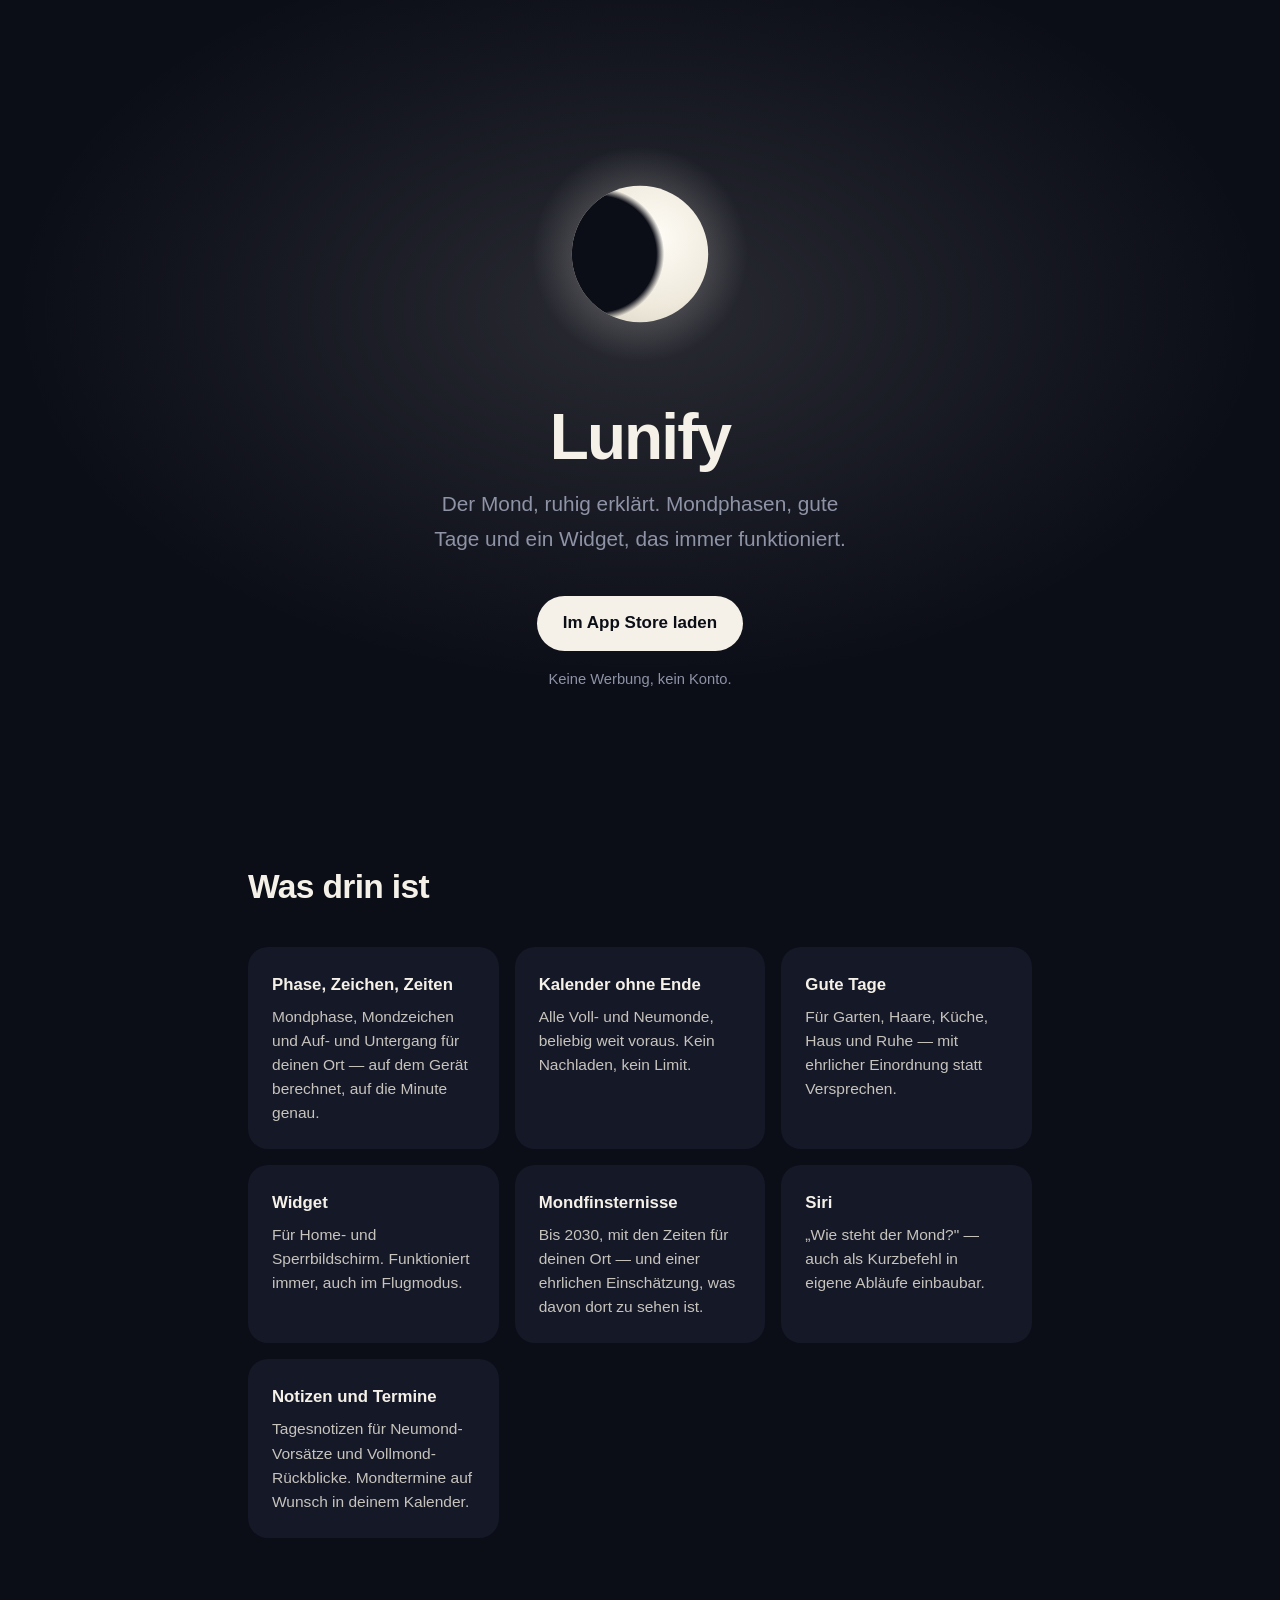
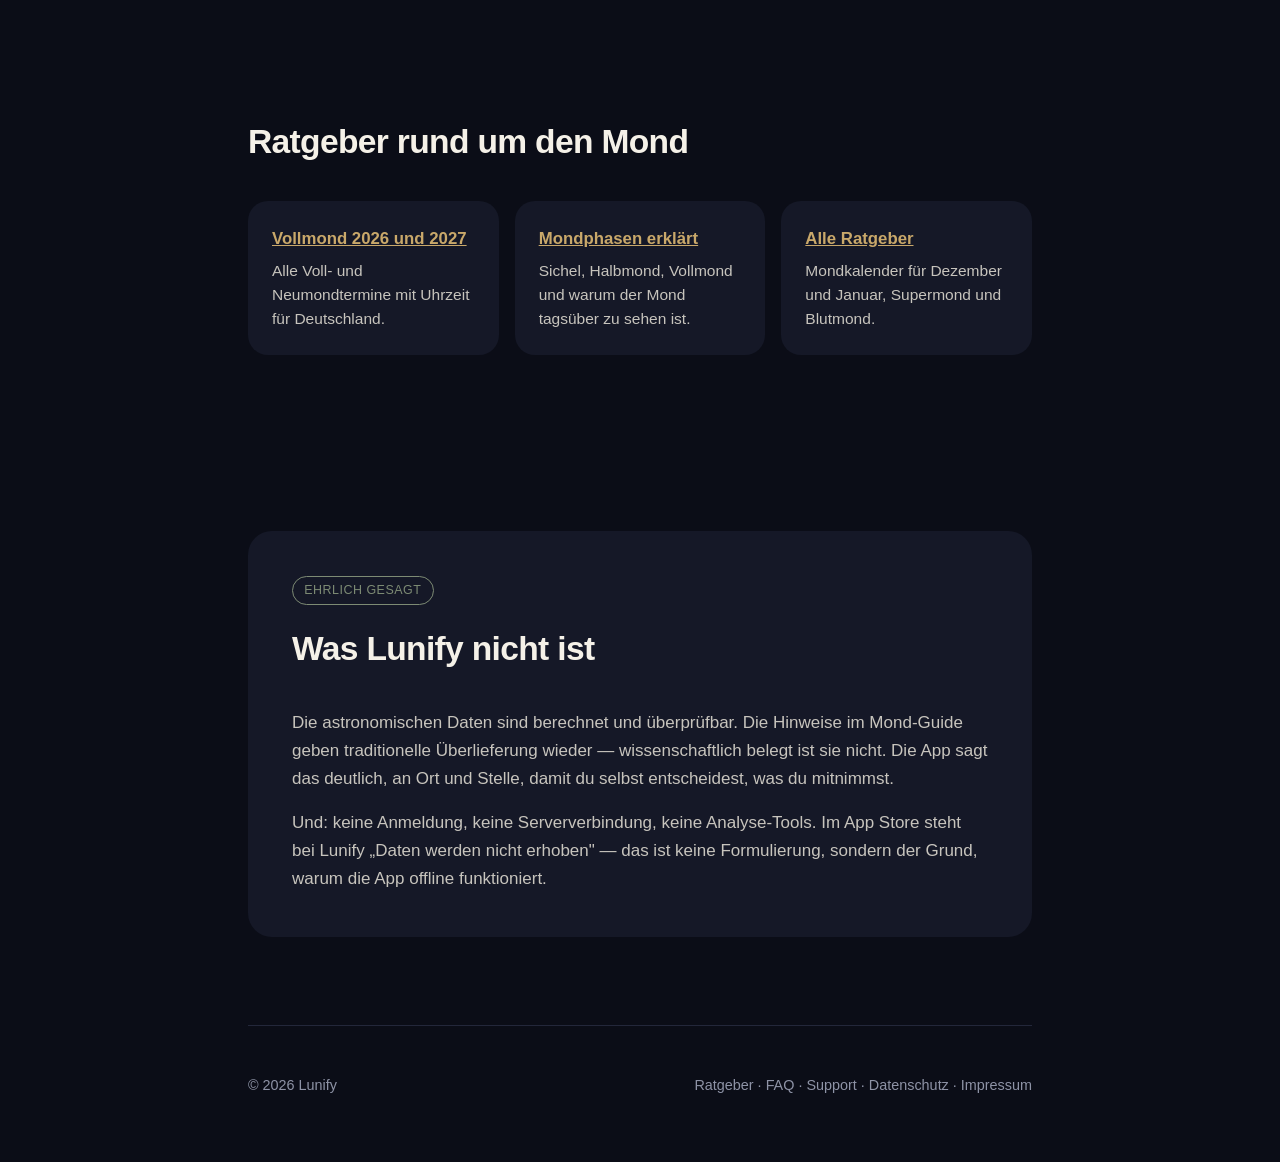
==== index.html @ 65720734 "Ohne Personennamen: Organisation statt Person im JSON-LD, neutraler Entitätssatz (Angaben seit 21.10" ====
<!DOCTYPE html>
<html lang="de">
<head>
<meta charset="utf-8">
<meta name="viewport" content="width=device-width, initial-scale=1">
<title>Lunify — Mondkalender für iPhone</title>
<meta name="description" content="Lunify ist ein Mondkalender für iPhone: Mondphase, Mondzeichen, Mondauf- und Monduntergang und gute Tage nach dem Bauernkalender. Offline, ohne Werbung.">
<link rel="canonical" href="https://alexanderwskowronek-cloud.github.io/mondweiser-web/">
<meta name="apple-itunes-app" content="app-id=6795456788">
<meta property="og:title" content="Lunify — Mondkalender">
<meta property="og:description" content="Der Mond, ruhig erklärt. Offline, ohne Datenerhebung.">
<meta property="og:type" content="website">
<meta property="og:url" content="https://alexanderwskowronek-cloud.github.io/mondweiser-web/">
<meta property="og:locale" content="de_DE">
<meta name="theme-color" content="#0B0D17">
<style>
  :root{
    --bg:#0B0D17; --elev:#151827; --light:#F5F1E8; --muted:#8E93A6;
    --gold:#C9A86A; --sage:#7D8B74;
  }
  *{box-sizing:border-box}
  html{scroll-behavior:smooth}
  body{margin:0;background:var(--bg);color:var(--light);
       font:400 17px/1.65 -apple-system,BlinkMacSystemFont,"SF Pro Text","Helvetica Neue",Arial,sans-serif;
       -webkit-font-smoothing:antialiased;overflow-x:hidden}
  a{color:var(--gold)}
  .wrap{max-width:52rem;margin:0 auto;padding:0 1.5rem}

  /* ---------- Hero ---------- */
  header{position:relative;text-align:center;padding:clamp(4rem,14vw,9rem) 0 clamp(3rem,8vw,5rem);overflow:hidden}
  header::before{content:"";position:absolute;inset:-30% -20% auto;height:120vh;
    background:radial-gradient(closest-side,rgba(245,241,232,.13),transparent 70%);
    pointer-events:none}
  .moon{position:relative;width:clamp(140px,34vw,220px);height:clamp(140px,34vw,220px);margin:0 auto 2.5rem;display:block}
  h1{font-size:clamp(2.3rem,7vw,4rem);line-height:1.05;letter-spacing:-.03em;margin:0 0 1rem;font-weight:600;position:relative}
  .claim{color:var(--muted);font-size:clamp(1.05rem,2.6vw,1.3rem);margin:0 auto 2.5rem;max-width:26rem;position:relative}
  .badge{display:inline-block;background:var(--light);color:#0B0D17;text-decoration:none;
    font-weight:600;padding:.85rem 1.6rem;border-radius:999px;position:relative;
    transition:transform .2s ease,opacity .2s ease}
  .badge:hover{transform:translateY(-2px)}
  .price{display:block;margin-top:1rem;color:var(--muted);font-size:.92rem;position:relative}

  /* ---------- Features ---------- */
  section{padding:clamp(3rem,8vw,5.5rem) 0}
  h2{font-size:clamp(1.5rem,4vw,2.1rem);letter-spacing:-.02em;font-weight:600;margin:0 0 2rem}
  .grid{display:grid;gap:1rem;grid-template-columns:repeat(auto-fit,minmax(15rem,1fr))}
  .card{background:var(--elev);border-radius:20px;padding:1.5rem}
  .card h3{margin:0 0 .4rem;font-size:1.05rem;font-weight:600}
  .card p{margin:0;color:#C7C4BD;font-size:.97rem;line-height:1.55}

  /* ---------- Honest block ---------- */
  .honest{background:var(--elev);border-radius:24px;padding:clamp(1.75rem,5vw,2.75rem)}
  .honest h2{margin-top:0}
  .honest p{color:#C7C4BD;margin:0 0 1rem}
  .honest p:last-child{margin-bottom:0}
  .tag{display:inline-block;border:1px solid var(--sage);color:var(--sage);
    border-radius:999px;padding:.2rem .7rem;font-size:.78rem;letter-spacing:.04em;
    text-transform:uppercase;margin-bottom:1rem}

  footer{padding:3rem 0 4rem;border-top:1px solid #23273a;color:var(--muted);font-size:.9rem;
    display:flex;flex-wrap:wrap;gap:1rem 1.5rem;justify-content:space-between;align-items:center}
  footer a{color:var(--muted);text-decoration:none}
  footer a:hover{color:var(--light)}
  @media (prefers-reduced-motion:reduce){*{transition:none!important}}
</style>
<script type="application/ld+json">
{
 "@context": "https://schema.org",
 "@type": "MobileApplication",
 "name": "Lunify — Mondkalender",
 "operatingSystem": "iOS",
 "applicationCategory": "WeatherApplication",
 "url": "https://apps.apple.com/de/app/id6795456788",
 "inLanguage": [
  "de",
  "en"
 ],
 "description": "Lunify ist eine Mondkalender-App für iPhone von einem unabhängigen Entwickler, die Mondphase, Mondzeichen sowie Mondauf- und Monduntergang für deinen Ort direkt auf dem Gerät berechnet.",
 "publisher": {
  "@type": "Organization",
  "name": "Lunify"
 },
 "author": {
  "@type": "Organization",
  "name": "Lunify"
 }
}
</script>
</head>
<body>

<header>
  <svg class="moon" viewBox="0 0 200 200" role="img" aria-label="Zunehmender Mond">
    <defs>
      <radialGradient id="glow" cx="50%" cy="50%" r="50%">
        <stop offset="50%" stop-color="#F5F1E8" stop-opacity=".20"/>
        <stop offset="100%" stop-color="#F5F1E8" stop-opacity="0"/>
      </radialGradient>
      <radialGradient id="disc" cx="60%" cy="38%" r="78%">
        <stop offset="0%" stop-color="#FFFDF7"/>
        <stop offset="65%" stop-color="#EFE9DC"/>
        <stop offset="100%" stop-color="#D9D3C5"/>
      </radialGradient>
      <!-- Der Terminator: weicher Übergang in die Nachtseite, nicht in Kupfer.
           Kupfer wäre eine Finsternis — hier ist es schlicht die Phasengrenze. -->
      <radialGradient id="shadow" cx="50%" cy="50%" r="50%">
        <stop offset="88%" stop-color="#0B0D17" stop-opacity="1"/>
        <stop offset="100%" stop-color="#0B0D17" stop-opacity="0"/>
      </radialGradient>
      <clipPath id="clip"><circle cx="100" cy="100" r="62"/></clipPath>
    </defs>
    <circle cx="100" cy="100" r="98" fill="url(#glow)"/>
    <circle cx="100" cy="100" r="62" fill="url(#disc)"/>
    <g clip-path="url(#clip)">
      <circle cx="62" cy="100" r="60" fill="url(#shadow)"/>
    </g>
  </svg>

  <h1>Lunify</h1>
  <p class="claim">Der Mond, ruhig erklärt. Mondphasen, gute Tage und ein Widget, das immer funktioniert.</p>
  <a class="badge" href="https://apps.apple.com/de/app/id6795456788">Im App&nbsp;Store laden</a>
  <span class="price">Keine Werbung, kein Konto.</span>
</header>

<main>
<div class="wrap">

  <section>
    <h2>Was drin ist</h2>
    <div class="grid">
      <div class="card"><h3>Phase, Zeichen, Zeiten</h3><p>Mondphase, Mondzeichen und Auf- und Untergang für deinen Ort — auf dem Gerät berechnet, auf die Minute genau.</p></div>
      <div class="card"><h3>Kalender ohne Ende</h3><p>Alle Voll- und Neumonde, beliebig weit voraus. Kein Nachladen, kein Limit.</p></div>
      <div class="card"><h3>Gute Tage</h3><p>Für Garten, Haare, Küche, Haus und Ruhe — mit ehrlicher Einordnung statt Versprechen.</p></div>
      <div class="card"><h3>Widget</h3><p>Für Home- und Sperrbildschirm. Funktioniert immer, auch im Flugmodus.</p></div>
      <div class="card"><h3>Mondfinsternisse</h3><p>Bis 2030, mit den Zeiten für deinen Ort — und einer ehrlichen Einschätzung, was davon dort zu sehen ist.</p></div>
      <div class="card"><h3>Siri</h3><p>„Wie steht der Mond?" — auch als Kurzbefehl in eigene Abläufe einbaubar.</p></div>
      <div class="card"><h3>Notizen und Termine</h3><p>Tagesnotizen für Neumond-Vorsätze und Vollmond-Rückblicke. Mondtermine auf Wunsch in deinem Kalender.</p></div>
    </div>
  </section>

  <section>
    <h2>Ratgeber rund um den Mond</h2>
    <div class="grid">
      <div class="card"><h3><a href="ratgeber/vollmond-neumond-2026-2027.html">Vollmond 2026 und 2027</a></h3><p>Alle Voll- und Neumondtermine mit Uhrzeit für Deutschland.</p></div>
      <div class="card"><h3><a href="ratgeber/mondphasen-erklaert.html">Mondphasen erklärt</a></h3><p>Sichel, Halbmond, Vollmond und warum der Mond tagsüber zu sehen ist.</p></div>
      <div class="card"><h3><a href="ratgeber/index.html">Alle Ratgeber</a></h3><p>Mondkalender für Dezember und Januar, Supermond und Blutmond.</p></div>
    </div>
  </section>

  <section>
    <div class="honest">
      <span class="tag">Ehrlich gesagt</span>
      <h2>Was Lunify nicht ist</h2>
      <p>Die astronomischen Daten sind berechnet und überprüfbar. Die Hinweise im Mond-Guide geben traditionelle Überlieferung wieder — wissenschaftlich belegt ist sie nicht. Die App sagt das deutlich, an Ort und Stelle, damit du selbst entscheidest, was du mitnimmst.</p>
      <p>Und: keine Anmeldung, keine Serververbindung, keine Analyse-Tools. Im App Store steht bei Lunify „Daten werden nicht erhoben" — das ist keine Formulierung, sondern der Grund, warum die App offline funktioniert.</p>
    </div>
  </section>

</div>
</main>

<div class="wrap">
  <footer>
    <span>© 2026 Lunify</span>
    <span>
      <a href="ratgeber/index.html">Ratgeber</a> ·
      <a href="faq.html">FAQ</a> ·
      <a href="support.html">Support</a> ·
      <a href="datenschutz.html">Datenschutz</a> ·
      <a href="impressum.html">Impressum</a>
    </span>
  </footer>
</div>

</body>
</html>
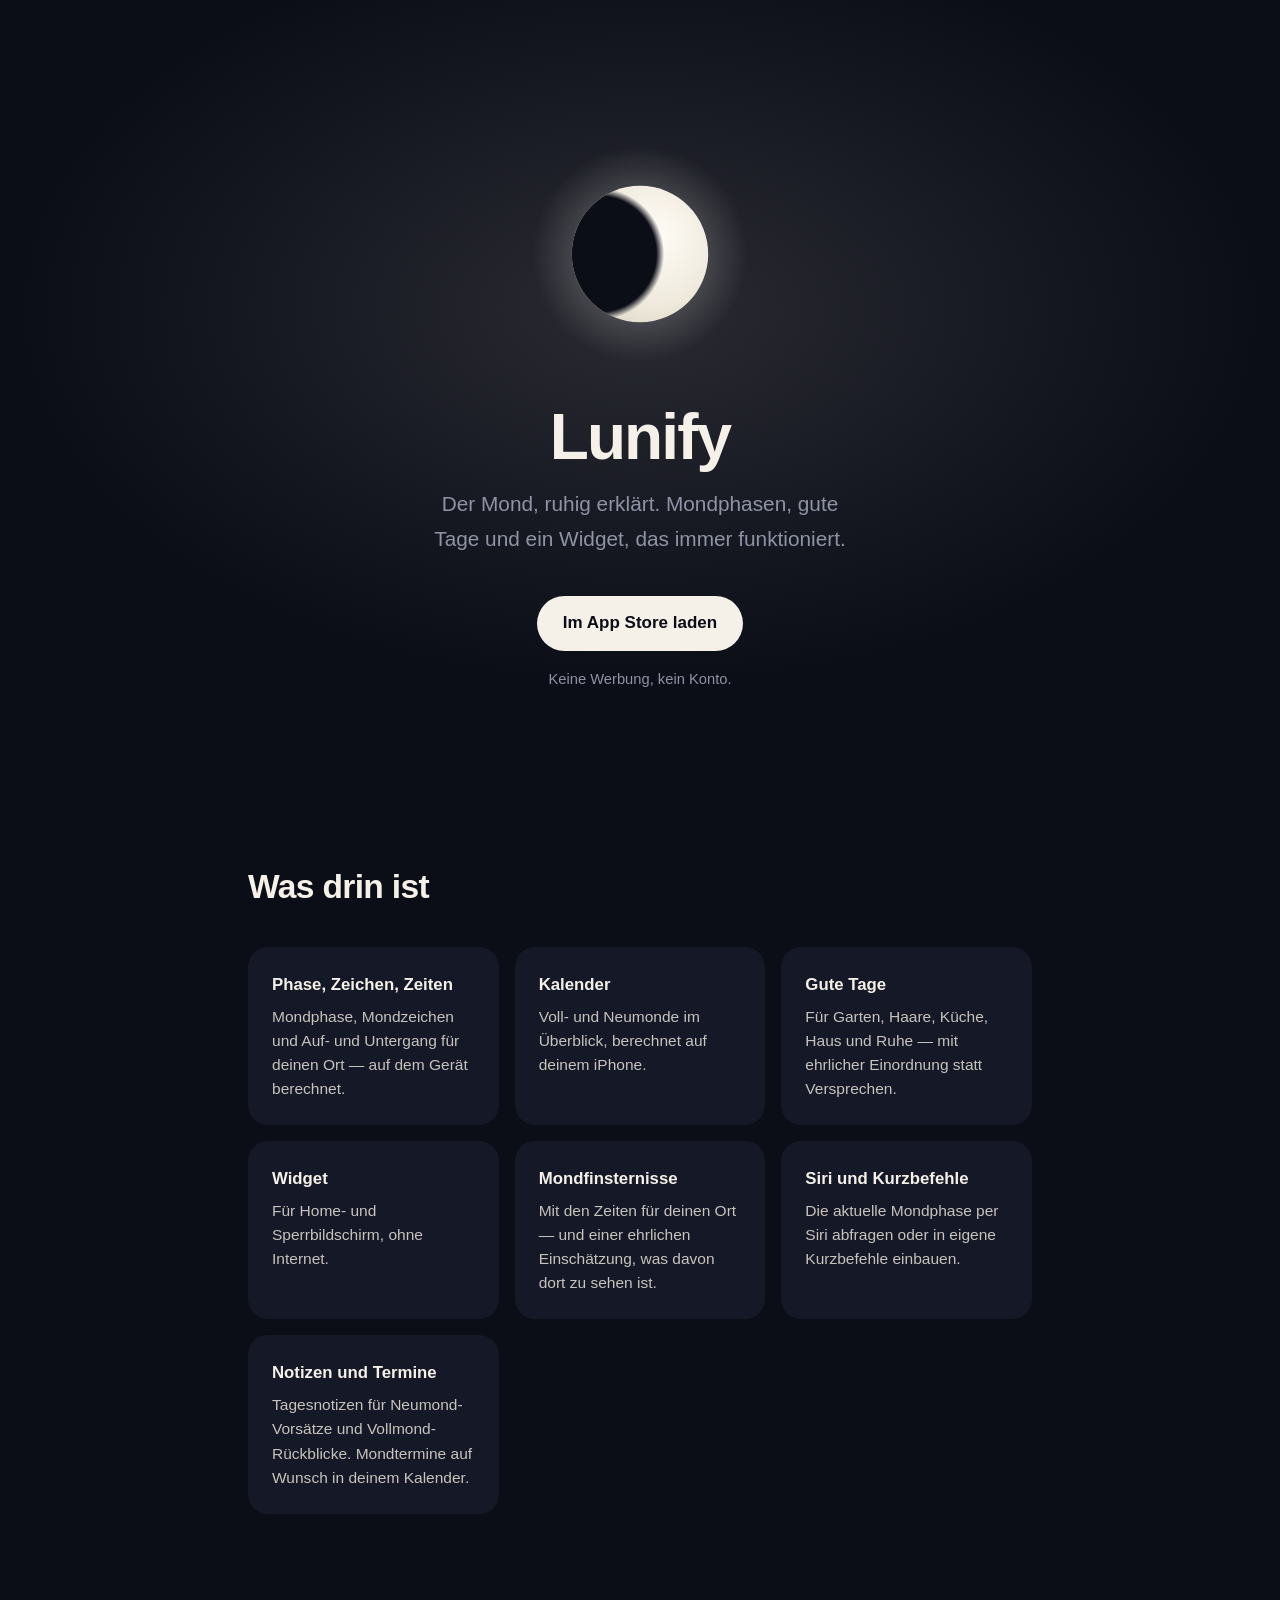
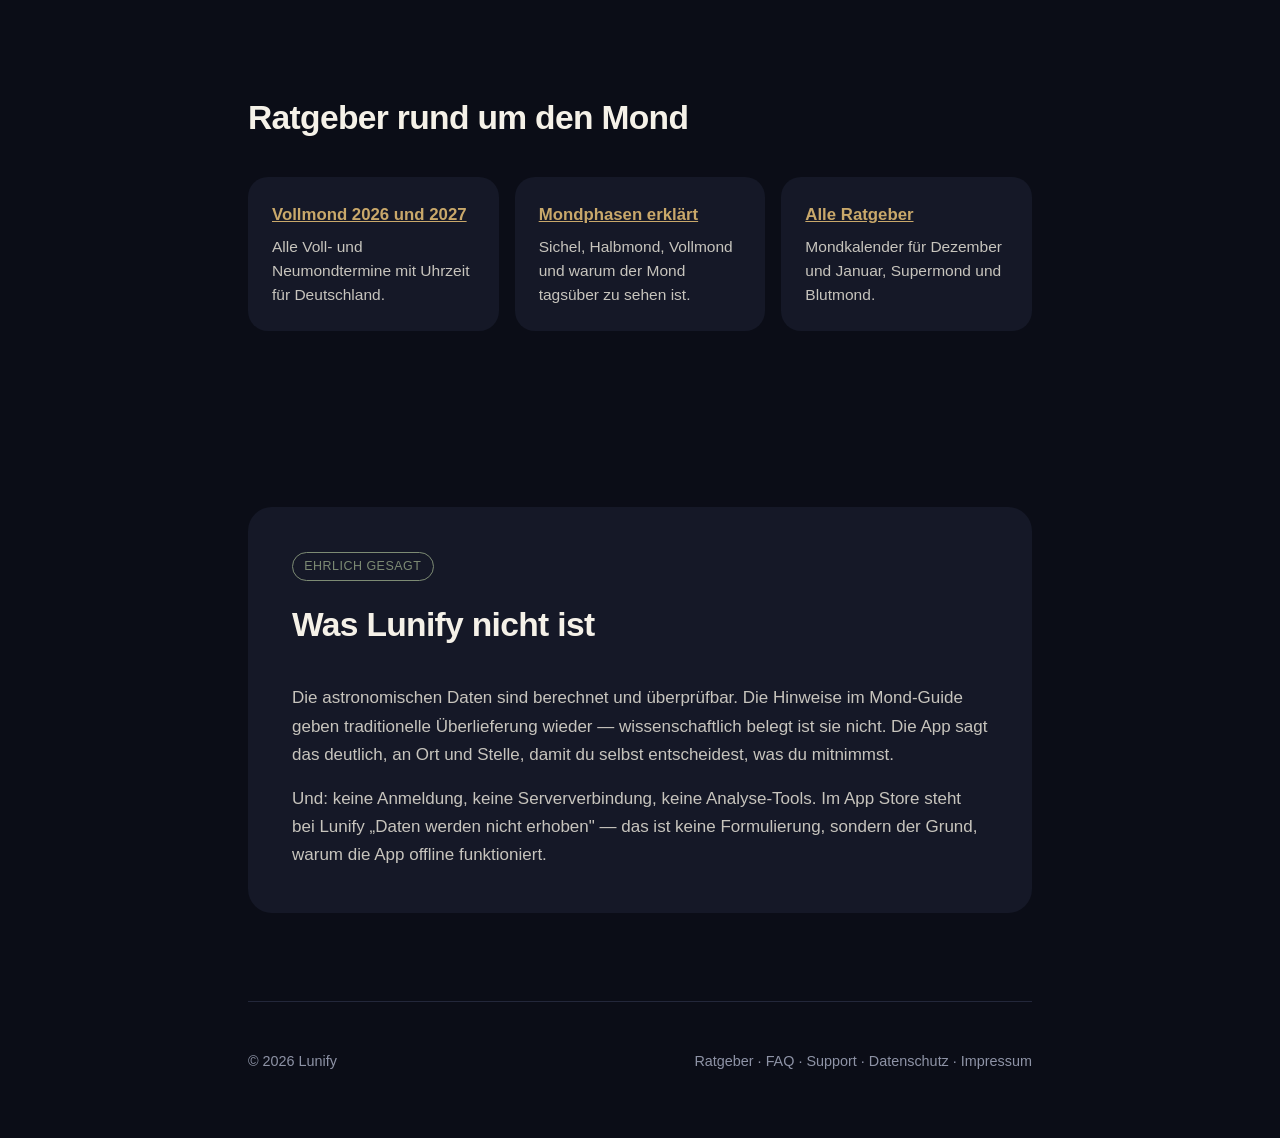
==== commit b19a46d3: "Nachbesserung nach Stichprobe (Grammatik, unbelegte Aussagen, canonical) Co-Authored-By: Claude Opus" ====
--- a/index.html
+++ b/index.html
@@ -128,12 +128,12 @@
   <section>
     <h2>Was drin ist</h2>
     <div class="grid">
-      <div class="card"><h3>Phase, Zeichen, Zeiten</h3><p>Mondphase, Mondzeichen und Auf- und Untergang für deinen Ort — auf dem Gerät berechnet, auf die Minute genau.</p></div>
-      <div class="card"><h3>Kalender ohne Ende</h3><p>Alle Voll- und Neumonde, beliebig weit voraus. Kein Nachladen, kein Limit.</p></div>
+      <div class="card"><h3>Phase, Zeichen, Zeiten</h3><p>Mondphase, Mondzeichen und Auf- und Untergang für deinen Ort — auf dem Gerät berechnet.</p></div>
+      <div class="card"><h3>Kalender</h3><p>Voll- und Neumonde im Überblick, berechnet auf deinem iPhone.</p></div>
       <div class="card"><h3>Gute Tage</h3><p>Für Garten, Haare, Küche, Haus und Ruhe — mit ehrlicher Einordnung statt Versprechen.</p></div>
-      <div class="card"><h3>Widget</h3><p>Für Home- und Sperrbildschirm. Funktioniert immer, auch im Flugmodus.</p></div>
-      <div class="card"><h3>Mondfinsternisse</h3><p>Bis 2030, mit den Zeiten für deinen Ort — und einer ehrlichen Einschätzung, was davon dort zu sehen ist.</p></div>
-      <div class="card"><h3>Siri</h3><p>„Wie steht der Mond?" — auch als Kurzbefehl in eigene Abläufe einbaubar.</p></div>
+      <div class="card"><h3>Widget</h3><p>Für Home- und Sperrbildschirm, ohne Internet.</p></div>
+      <div class="card"><h3>Mondfinsternisse</h3><p>Mit den Zeiten für deinen Ort — und einer ehrlichen Einschätzung, was davon dort zu sehen ist.</p></div>
+      <div class="card"><h3>Siri und Kurzbefehle</h3><p>Die aktuelle Mondphase per Siri abfragen oder in eigene Kurzbefehle einbauen.</p></div>
       <div class="card"><h3>Notizen und Termine</h3><p>Tagesnotizen für Neumond-Vorsätze und Vollmond-Rückblicke. Mondtermine auf Wunsch in deinem Kalender.</p></div>
     </div>
   </section>
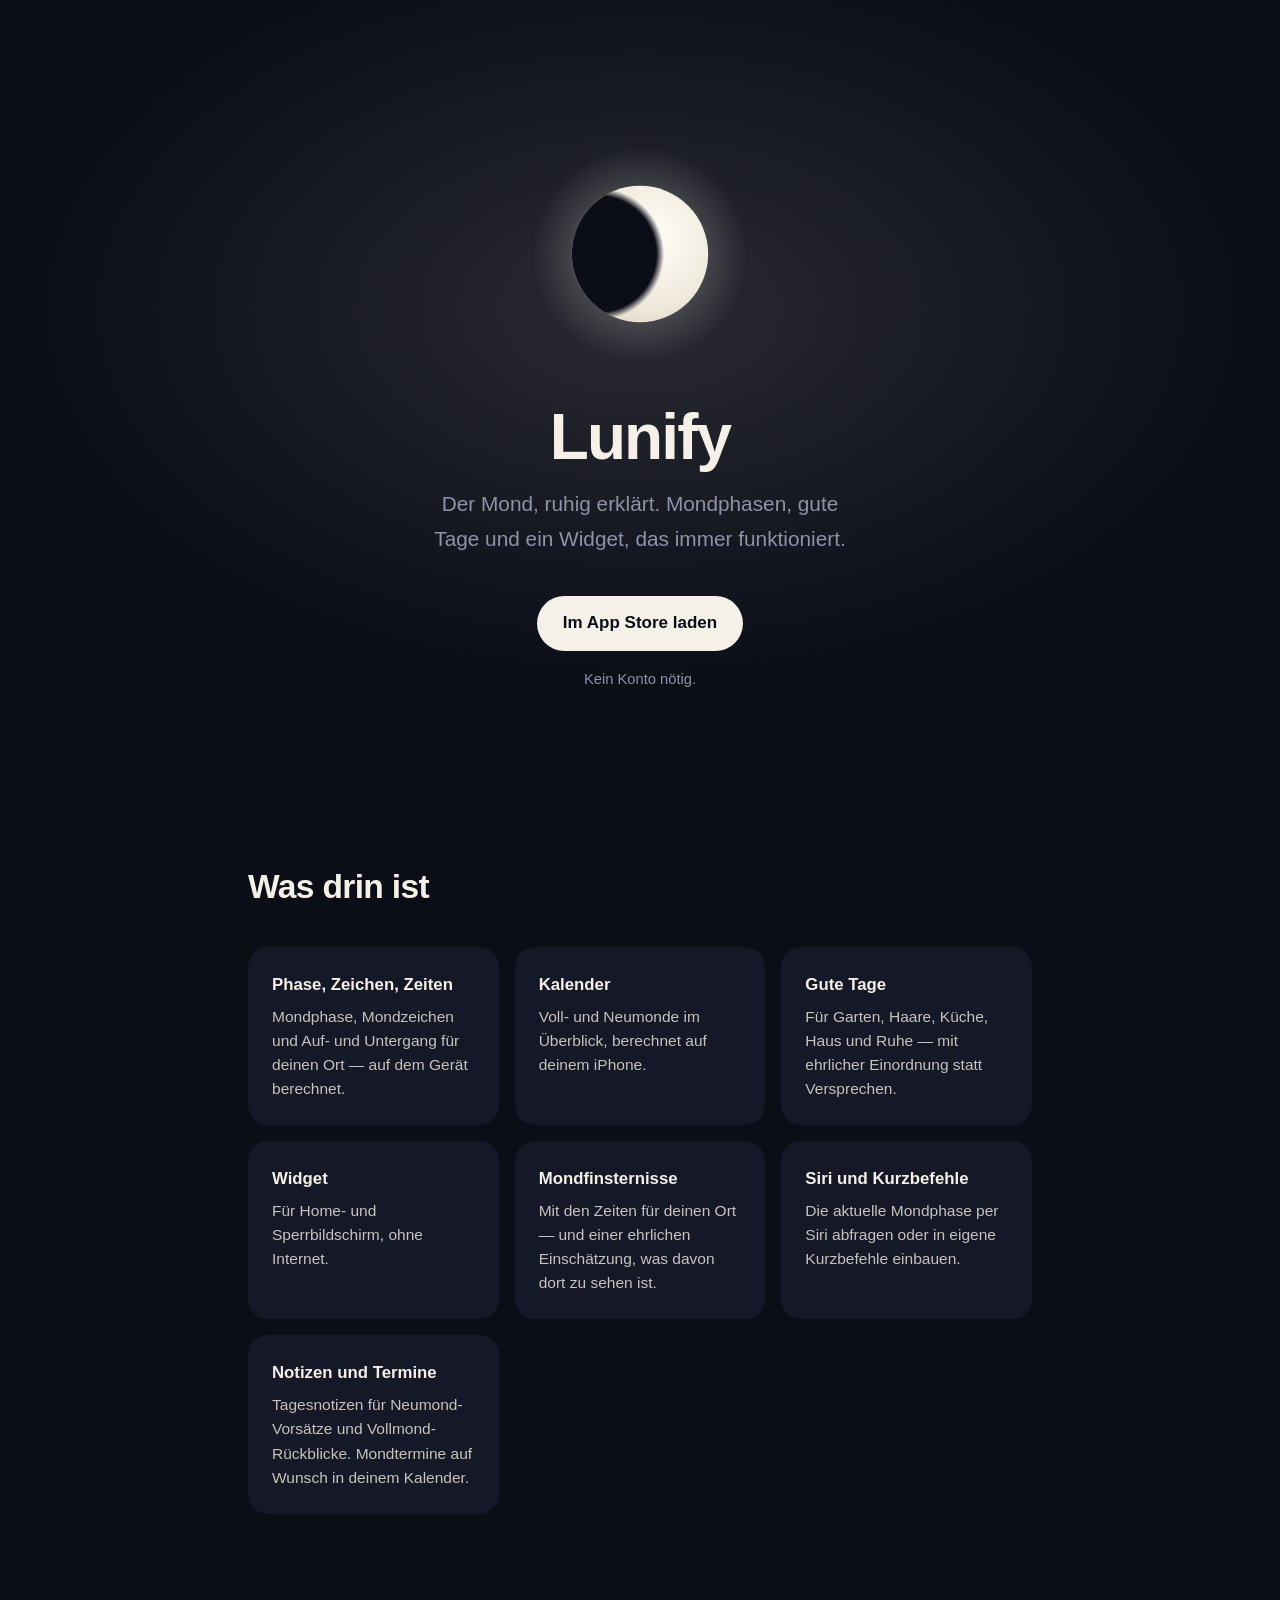
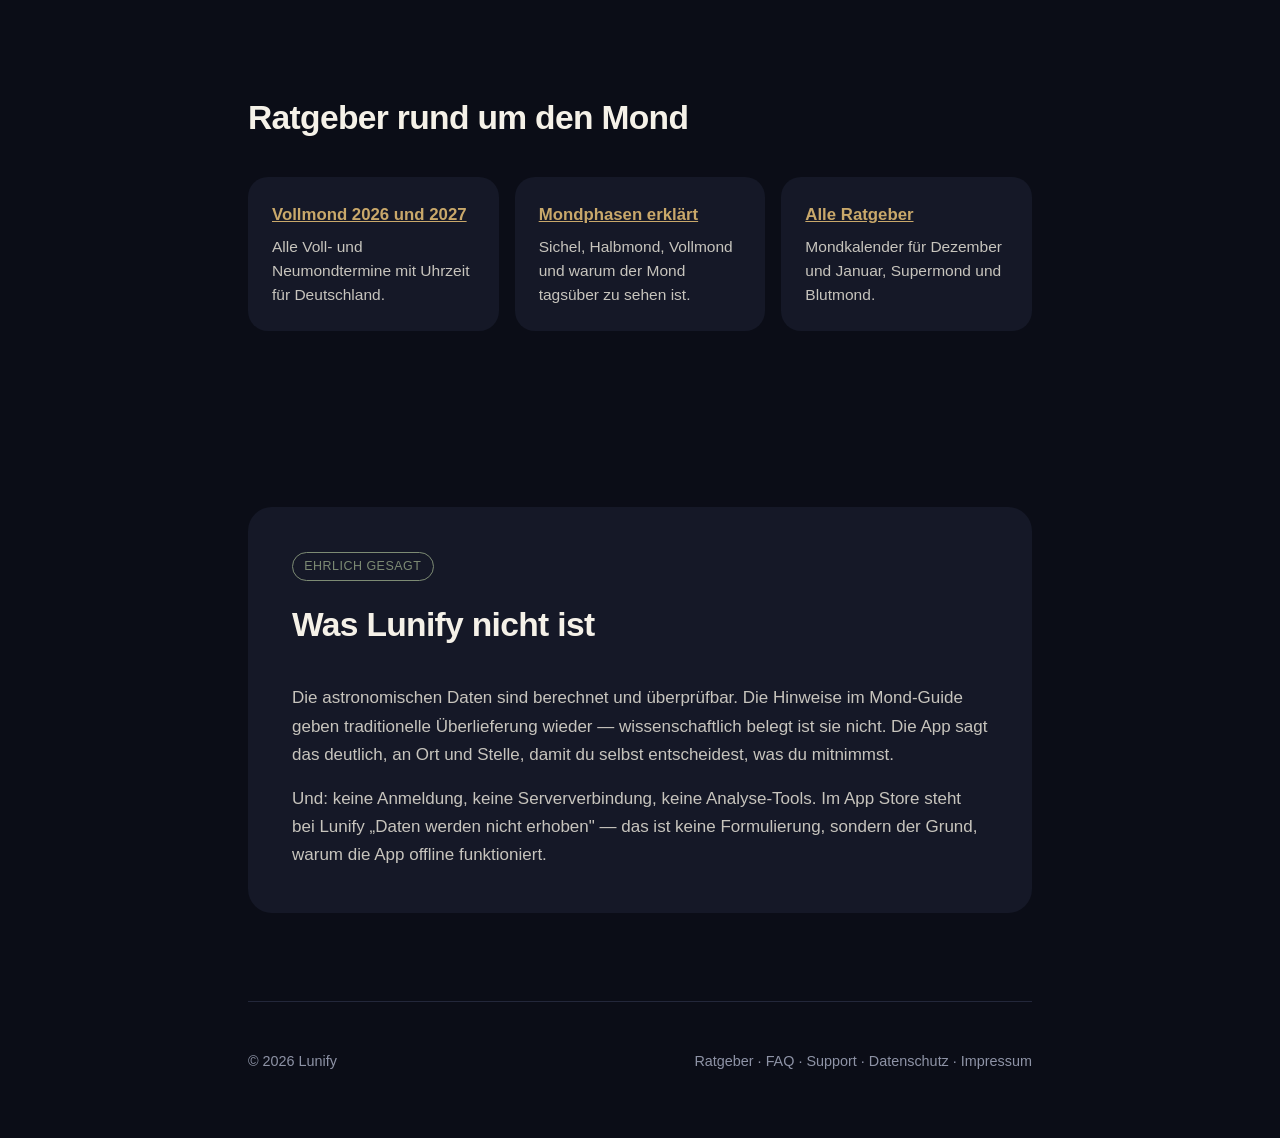
==== commit a63545f9: "docs(web): Positionierung Fassung B – Abgrenzungsformeln entfernt (EV-261120-HQ-10, EV-261121-MK-1 =" ====
--- a/index.html
+++ b/index.html
@@ -4,7 +4,7 @@
 <meta charset="utf-8">
 <meta name="viewport" content="width=device-width, initial-scale=1">
 <title>Lunify — Mondkalender für iPhone</title>
-<meta name="description" content="Lunify ist ein Mondkalender für iPhone: Mondphase, Mondzeichen, Mondauf- und Monduntergang und gute Tage nach dem Bauernkalender. Offline, ohne Werbung.">
+<meta name="description" content="Lunify ist ein Mondkalender für iPhone: Mondphase, Mondzeichen, Mondauf- und Monduntergang und gute Tage nach dem Bauernkalender. Funktioniert offline.">
 <link rel="canonical" href="https://alexanderwskowronek-cloud.github.io/mondweiser-web/">
 <meta name="apple-itunes-app" content="app-id=6795456788">
 <meta property="og:title" content="Lunify — Mondkalender">
@@ -119,7 +119,7 @@
   <h1>Lunify</h1>
   <p class="claim">Der Mond, ruhig erklärt. Mondphasen, gute Tage und ein Widget, das immer funktioniert.</p>
   <a class="badge" href="https://apps.apple.com/de/app/id6795456788">Im App&nbsp;Store laden</a>
-  <span class="price">Keine Werbung, kein Konto.</span>
+  <span class="price">Kein Konto nötig.</span>
 </header>
 
 <main>
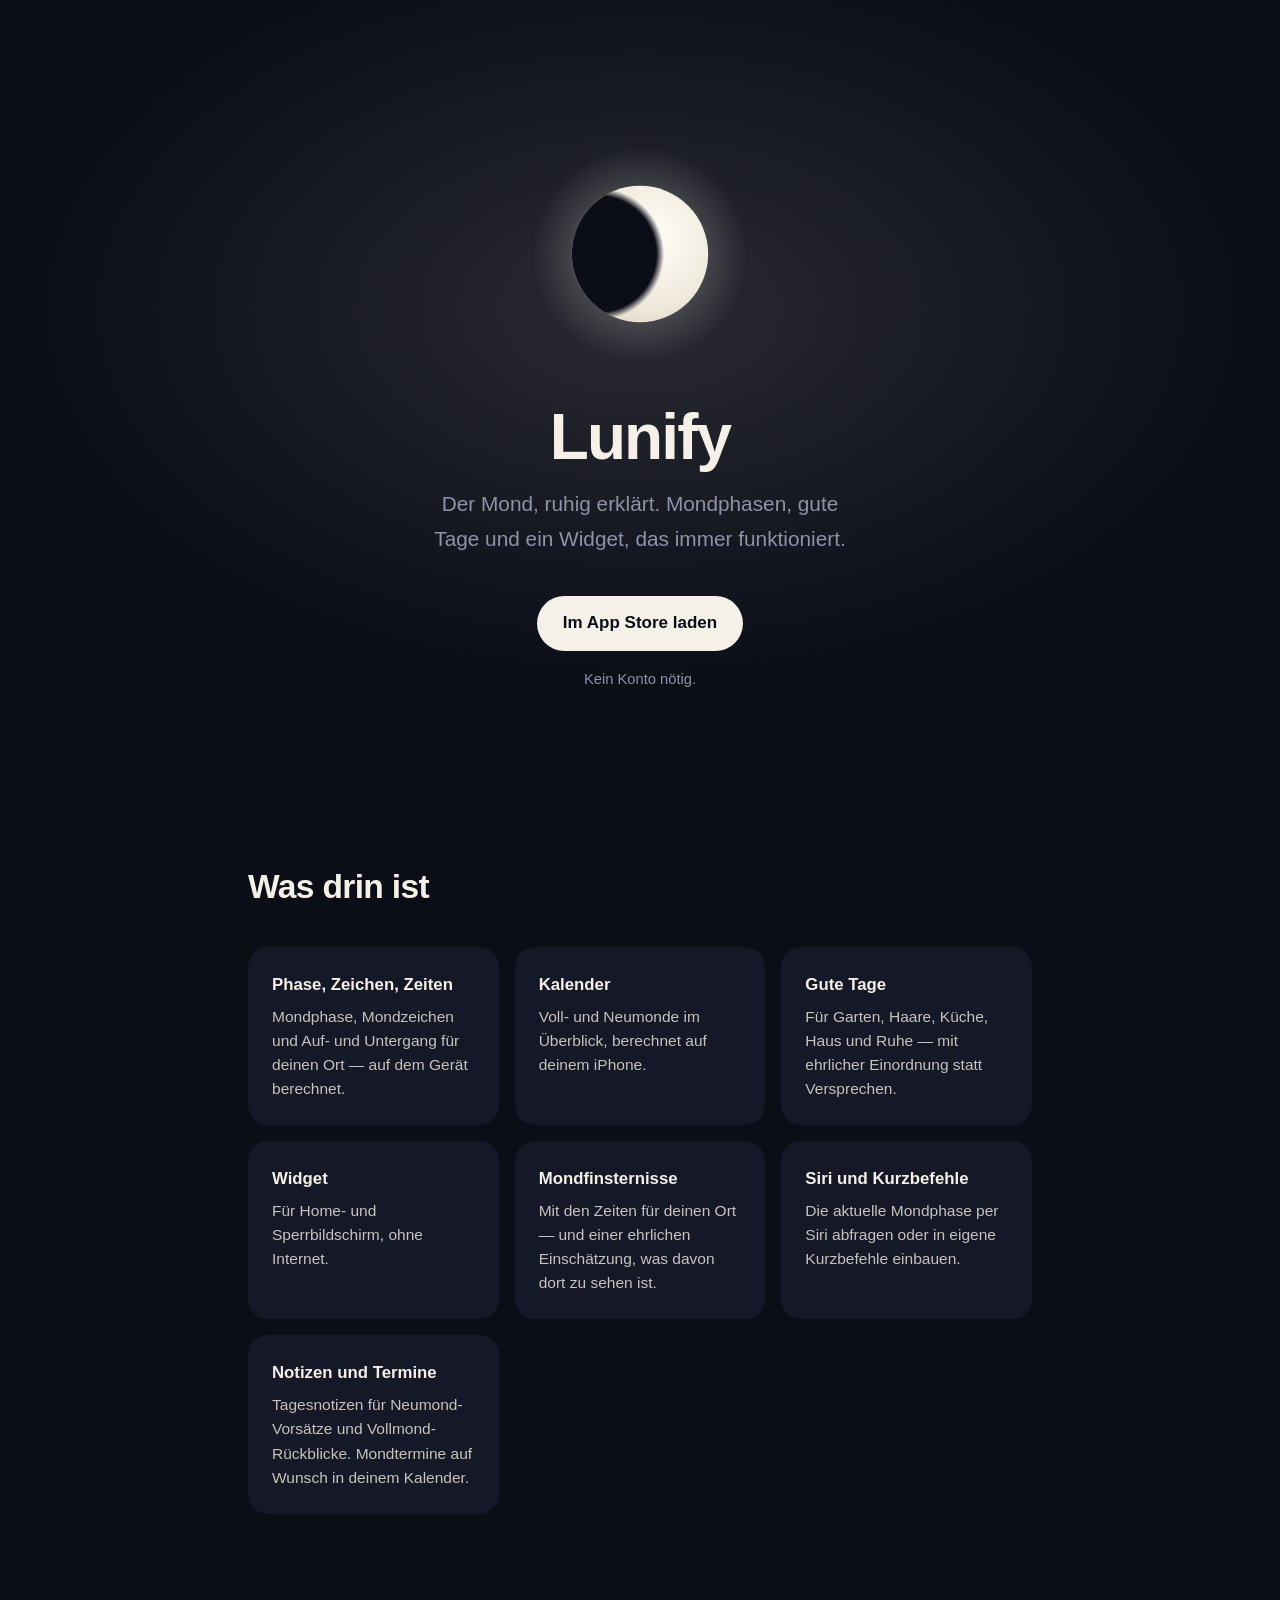
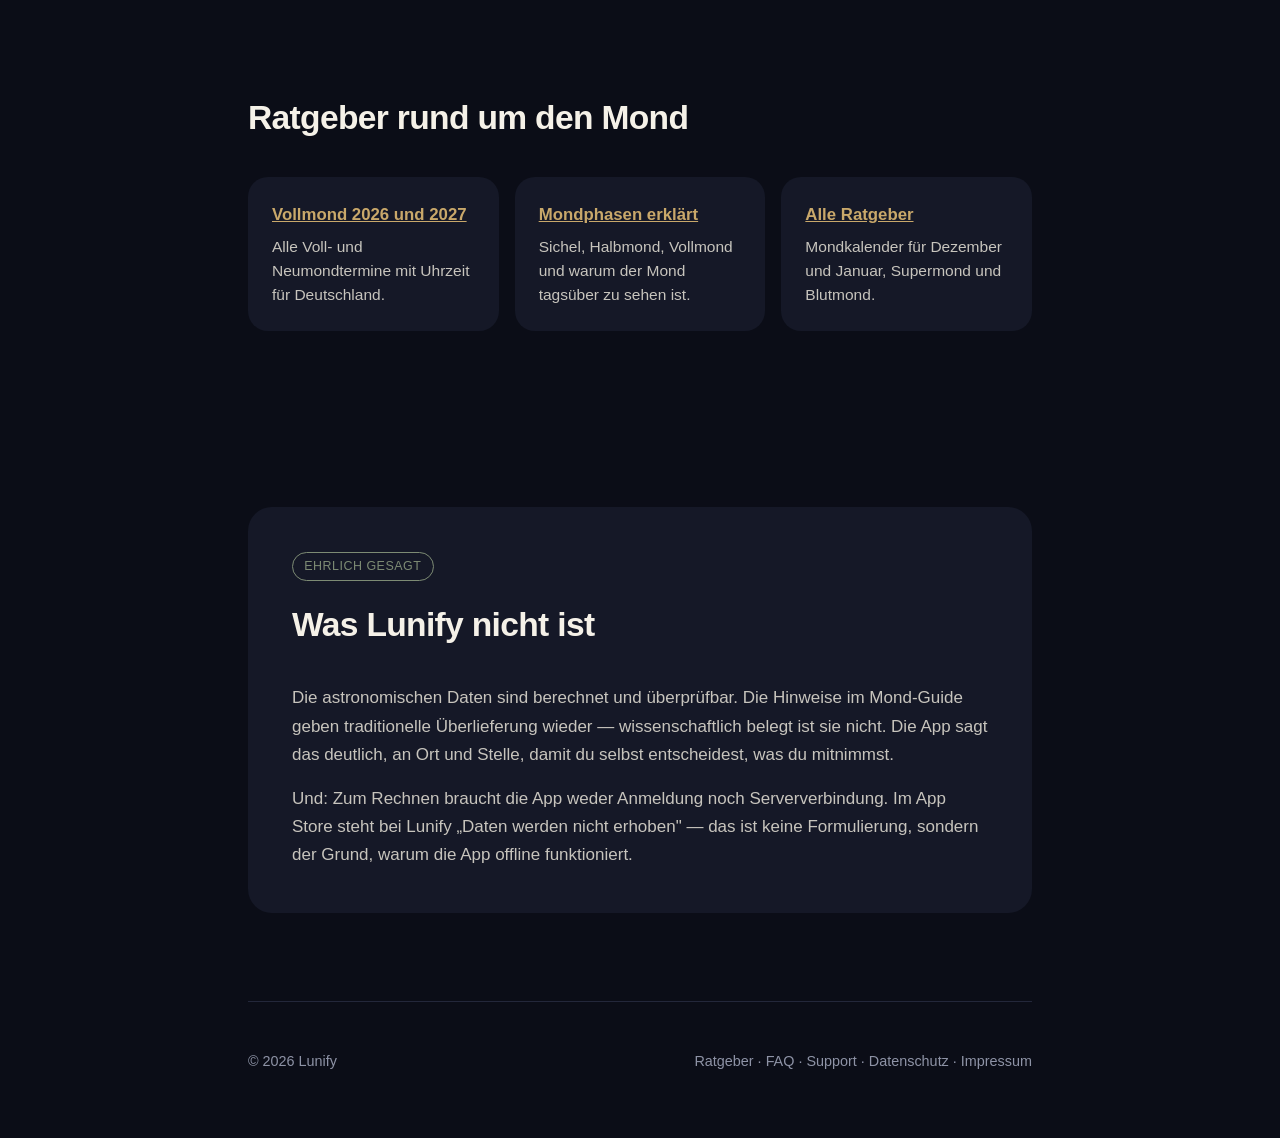
==== commit dbf63143: "docs(web): Positionierung B – Nachbesserung nach Stichprobe (Abgrenzungston) Dart-FAQ beantwortet di" ====
--- a/index.html
+++ b/index.html
@@ -152,7 +152,7 @@
       <span class="tag">Ehrlich gesagt</span>
       <h2>Was Lunify nicht ist</h2>
       <p>Die astronomischen Daten sind berechnet und überprüfbar. Die Hinweise im Mond-Guide geben traditionelle Überlieferung wieder — wissenschaftlich belegt ist sie nicht. Die App sagt das deutlich, an Ort und Stelle, damit du selbst entscheidest, was du mitnimmst.</p>
-      <p>Und: keine Anmeldung, keine Serververbindung, keine Analyse-Tools. Im App Store steht bei Lunify „Daten werden nicht erhoben" — das ist keine Formulierung, sondern der Grund, warum die App offline funktioniert.</p>
+      <p>Und: Zum Rechnen braucht die App weder Anmeldung noch Serververbindung. Im App Store steht bei Lunify „Daten werden nicht erhoben" — das ist keine Formulierung, sondern der Grund, warum die App offline funktioniert.</p>
     </div>
   </section>
 
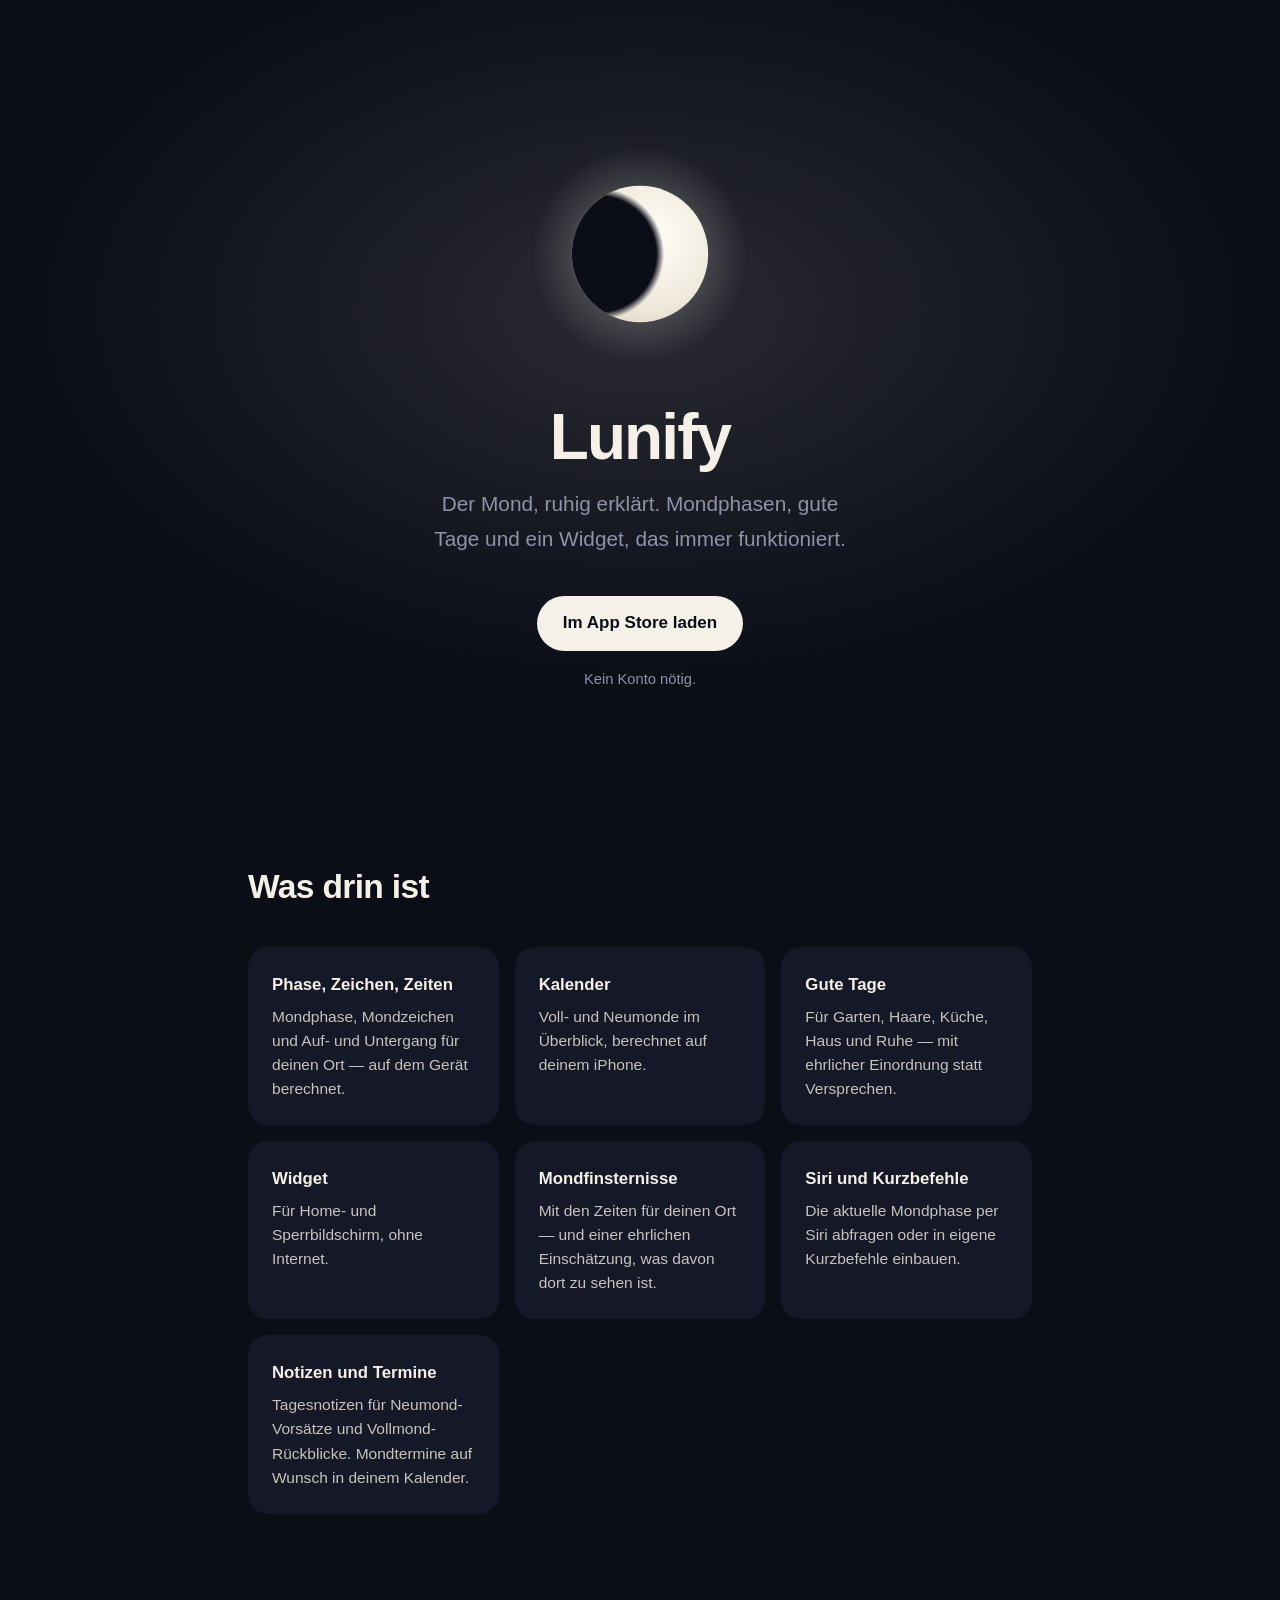
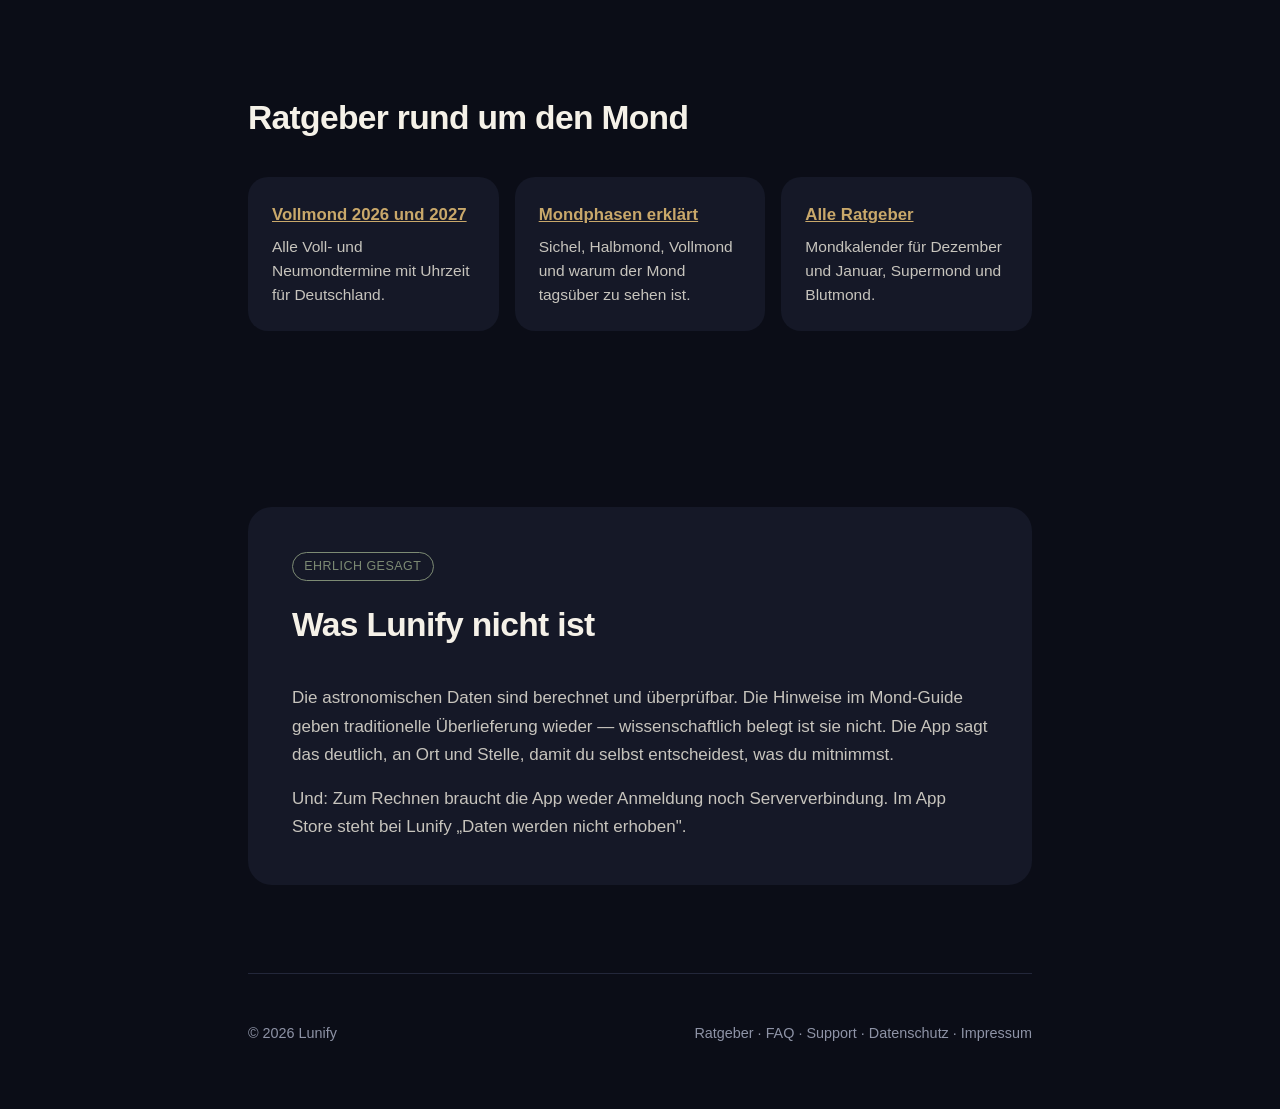
==== commit 38494560: "docs(web): W-1 – App-Store-Satz ohne Ursache-Wirkung-Umkehr, „über“ im README Hinweis W-1 aus qualit" ====
--- a/index.html
+++ b/index.html
@@ -152,7 +152,7 @@
       <span class="tag">Ehrlich gesagt</span>
       <h2>Was Lunify nicht ist</h2>
       <p>Die astronomischen Daten sind berechnet und überprüfbar. Die Hinweise im Mond-Guide geben traditionelle Überlieferung wieder — wissenschaftlich belegt ist sie nicht. Die App sagt das deutlich, an Ort und Stelle, damit du selbst entscheidest, was du mitnimmst.</p>
-      <p>Und: Zum Rechnen braucht die App weder Anmeldung noch Serververbindung. Im App Store steht bei Lunify „Daten werden nicht erhoben" — das ist keine Formulierung, sondern der Grund, warum die App offline funktioniert.</p>
+      <p>Und: Zum Rechnen braucht die App weder Anmeldung noch Serververbindung. Im App Store steht bei Lunify „Daten werden nicht erhoben".</p>
     </div>
   </section>
 
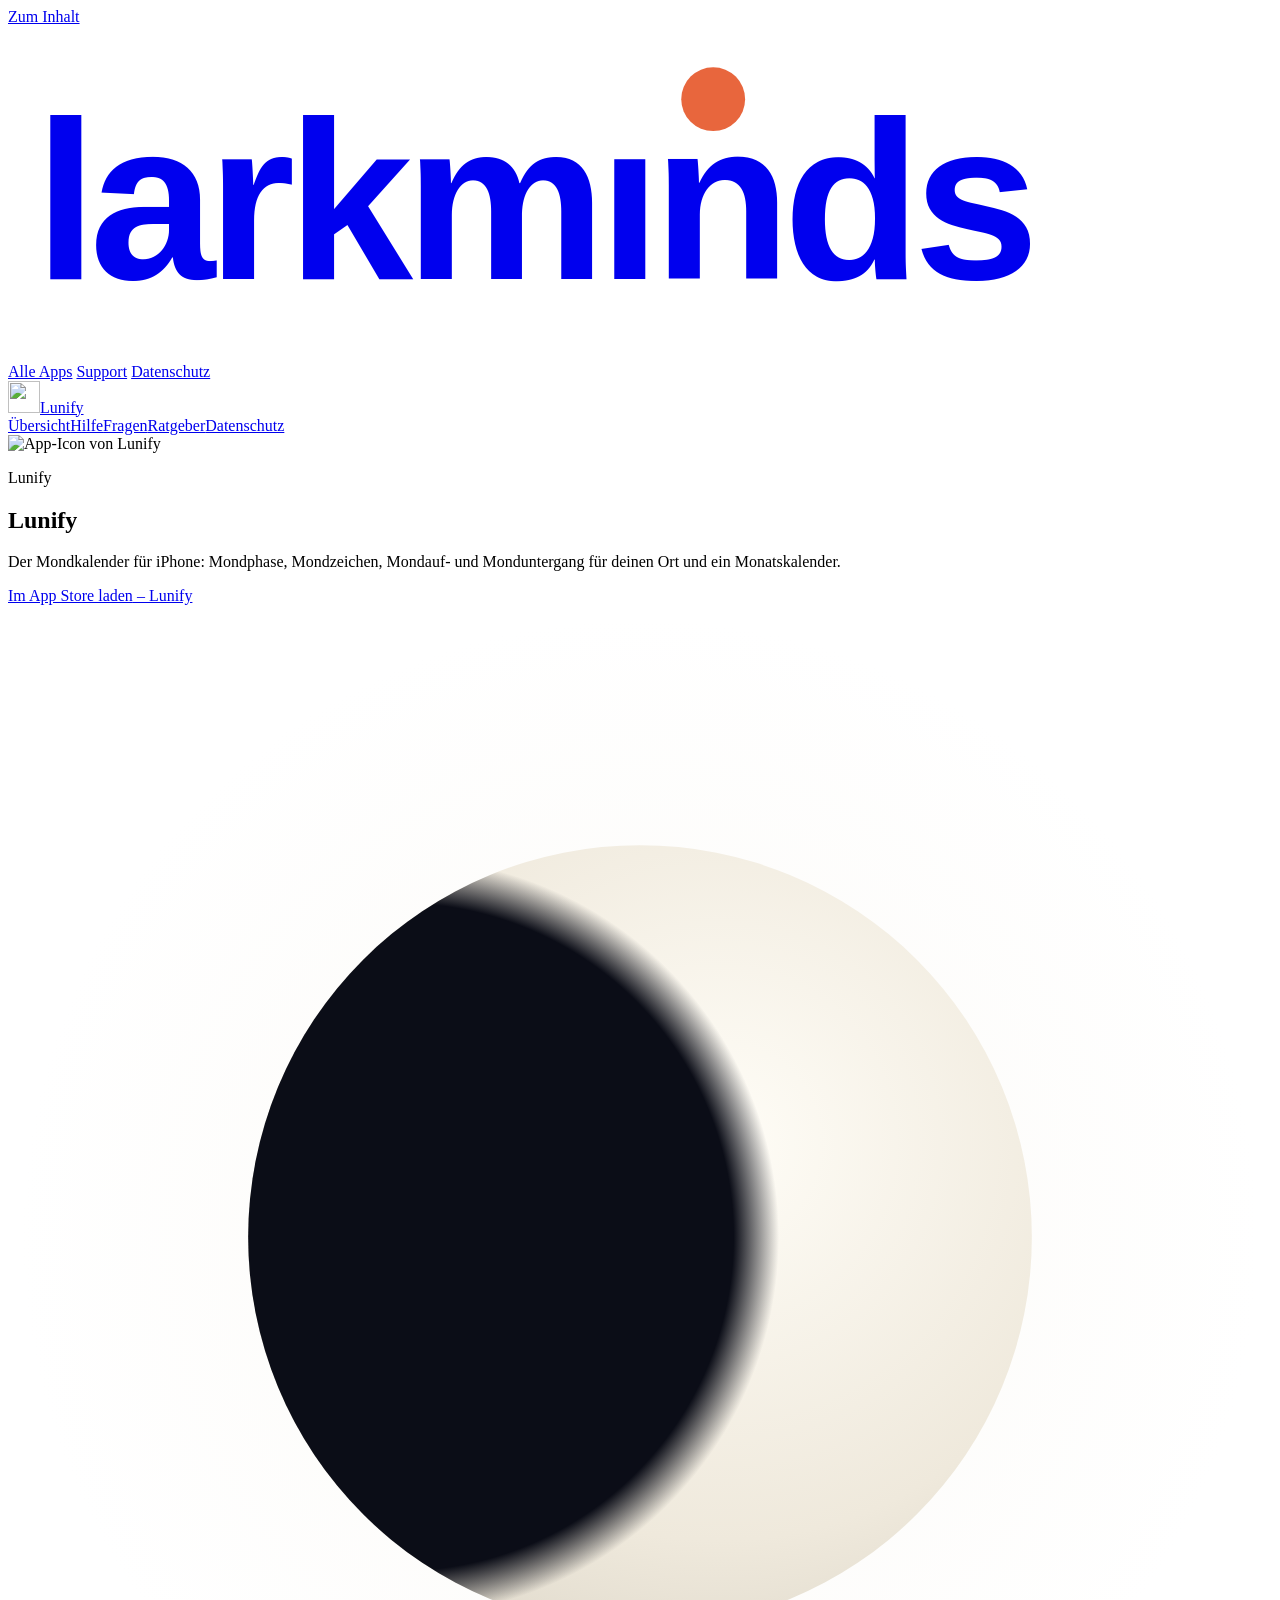
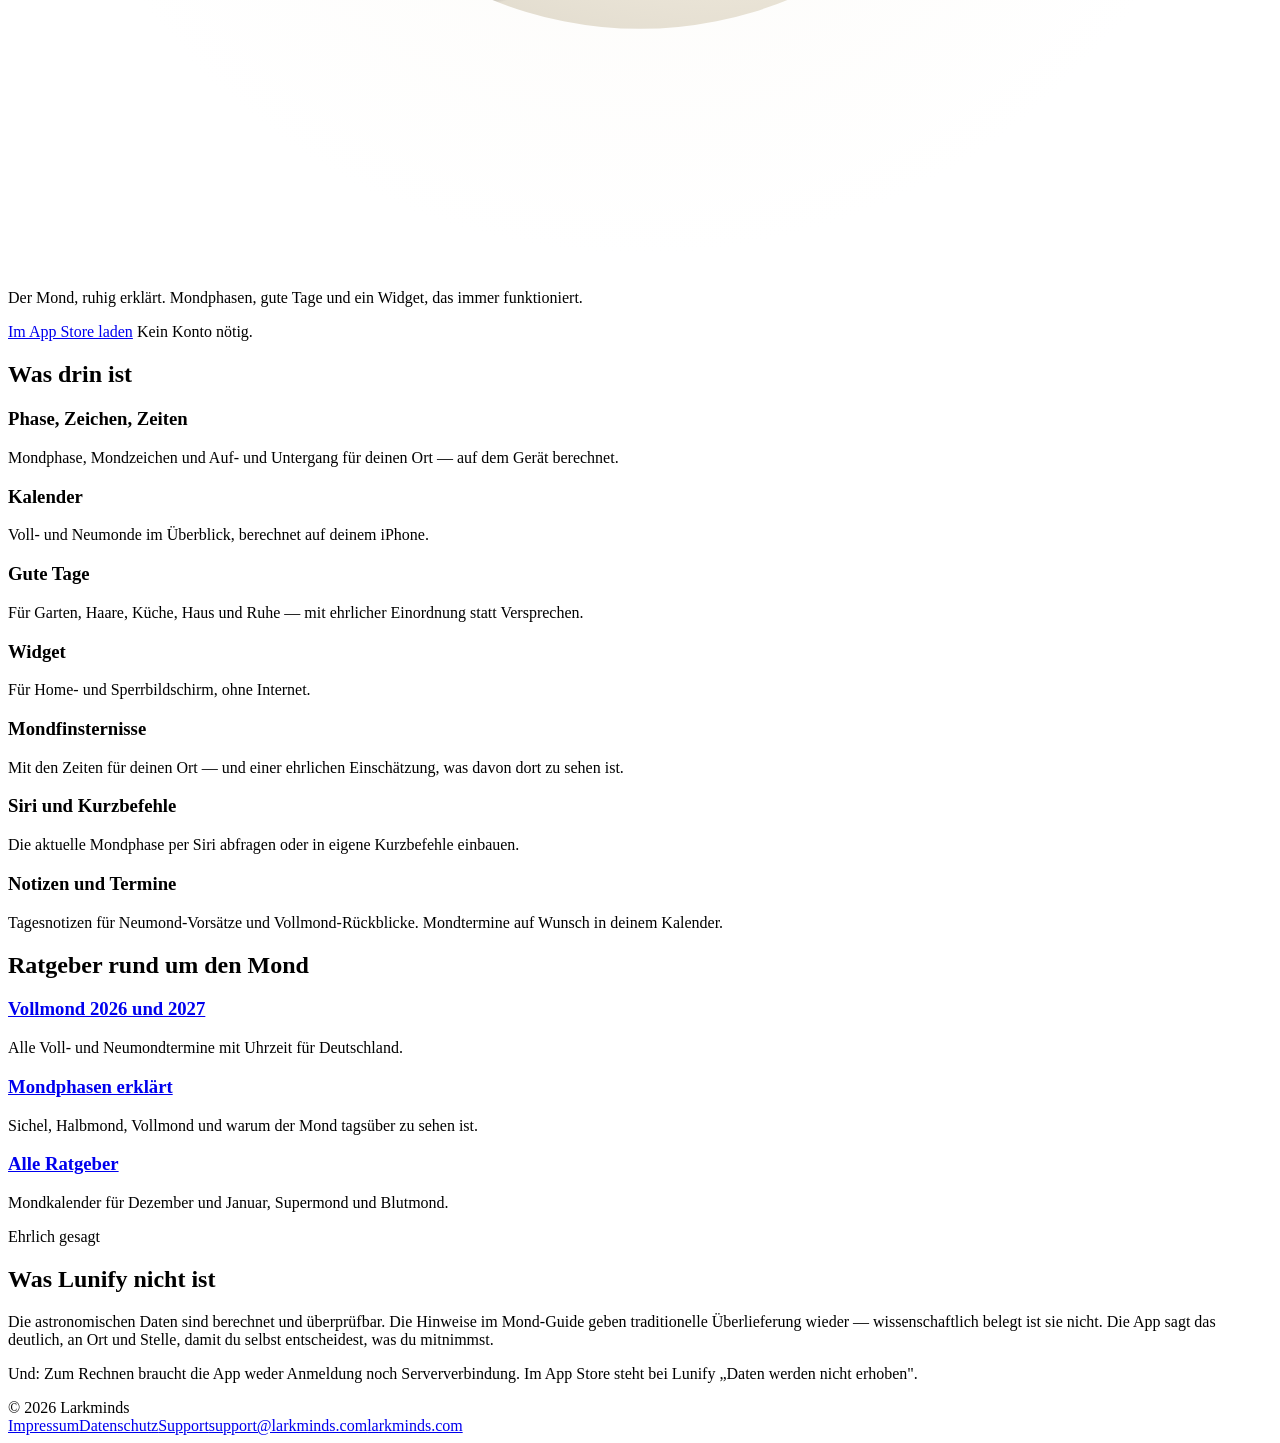
==== commit f5e145bd: "feat(web): Larkminds-Rahmen für App-Seiten, Recht und SEO (EV-261125-HQ-8) Einheitlicher Kopf (Wortm" ====
--- a/index.html
+++ b/index.html
@@ -1,68 +1,26 @@
-<!DOCTYPE html>
+<!doctype html>
 <html lang="de">
 <head>
 <meta charset="utf-8">
-<meta name="viewport" content="width=device-width, initial-scale=1">
+<meta name="viewport" content="width=device-width, initial-scale=1, viewport-fit=cover">
 <title>Lunify — Mondkalender für iPhone</title>
 <meta name="description" content="Lunify ist ein Mondkalender für iPhone: Mondphase, Mondzeichen, Mondauf- und Monduntergang und gute Tage nach dem Bauernkalender. Funktioniert offline.">
-<link rel="canonical" href="https://alexanderwskowronek-cloud.github.io/mondweiser-web/">
 <meta name="apple-itunes-app" content="app-id=6795456788">
-<meta property="og:title" content="Lunify — Mondkalender">
-<meta property="og:description" content="Der Mond, ruhig erklärt. Offline, ohne Datenerhebung.">
+<meta name="theme-color" content="#F7F6F2">
+<link rel="canonical" href="https://larkminds.com/mondweiser-web/">
+<meta property="og:site_name" content="Larkminds">
+<meta property="og:title" content="Lunify — Mondkalender für iPhone">
+<meta property="og:description" content="Lunify ist ein Mondkalender für iPhone: Mondphase, Mondzeichen, Mondauf- und Monduntergang und gute Tage nach dem Bauernkalender. Funktioniert offline.">
 <meta property="og:type" content="website">
-<meta property="og:url" content="https://alexanderwskowronek-cloud.github.io/mondweiser-web/">
+<meta property="og:url" content="https://larkminds.com/mondweiser-web/">
 <meta property="og:locale" content="de_DE">
-<meta name="theme-color" content="#0B0D17">
-<style>
-  :root{
-    --bg:#0B0D17; --elev:#151827; --light:#F5F1E8; --muted:#8E93A6;
-    --gold:#C9A86A; --sage:#7D8B74;
-  }
-  *{box-sizing:border-box}
-  html{scroll-behavior:smooth}
-  body{margin:0;background:var(--bg);color:var(--light);
-       font:400 17px/1.65 -apple-system,BlinkMacSystemFont,"SF Pro Text","Helvetica Neue",Arial,sans-serif;
-       -webkit-font-smoothing:antialiased;overflow-x:hidden}
-  a{color:var(--gold)}
-  .wrap{max-width:52rem;margin:0 auto;padding:0 1.5rem}
-
-  /* ---------- Hero ---------- */
-  header{position:relative;text-align:center;padding:clamp(4rem,14vw,9rem) 0 clamp(3rem,8vw,5rem);overflow:hidden}
-  header::before{content:"";position:absolute;inset:-30% -20% auto;height:120vh;
-    background:radial-gradient(closest-side,rgba(245,241,232,.13),transparent 70%);
-    pointer-events:none}
-  .moon{position:relative;width:clamp(140px,34vw,220px);height:clamp(140px,34vw,220px);margin:0 auto 2.5rem;display:block}
-  h1{font-size:clamp(2.3rem,7vw,4rem);line-height:1.05;letter-spacing:-.03em;margin:0 0 1rem;font-weight:600;position:relative}
-  .claim{color:var(--muted);font-size:clamp(1.05rem,2.6vw,1.3rem);margin:0 auto 2.5rem;max-width:26rem;position:relative}
-  .badge{display:inline-block;background:var(--light);color:#0B0D17;text-decoration:none;
-    font-weight:600;padding:.85rem 1.6rem;border-radius:999px;position:relative;
-    transition:transform .2s ease,opacity .2s ease}
-  .badge:hover{transform:translateY(-2px)}
-  .price{display:block;margin-top:1rem;color:var(--muted);font-size:.92rem;position:relative}
-
-  /* ---------- Features ---------- */
-  section{padding:clamp(3rem,8vw,5.5rem) 0}
-  h2{font-size:clamp(1.5rem,4vw,2.1rem);letter-spacing:-.02em;font-weight:600;margin:0 0 2rem}
-  .grid{display:grid;gap:1rem;grid-template-columns:repeat(auto-fit,minmax(15rem,1fr))}
-  .card{background:var(--elev);border-radius:20px;padding:1.5rem}
-  .card h3{margin:0 0 .4rem;font-size:1.05rem;font-weight:600}
-  .card p{margin:0;color:#C7C4BD;font-size:.97rem;line-height:1.55}
-
-  /* ---------- Honest block ---------- */
-  .honest{background:var(--elev);border-radius:24px;padding:clamp(1.75rem,5vw,2.75rem)}
-  .honest h2{margin-top:0}
-  .honest p{color:#C7C4BD;margin:0 0 1rem}
-  .honest p:last-child{margin-bottom:0}
-  .tag{display:inline-block;border:1px solid var(--sage);color:var(--sage);
-    border-radius:999px;padding:.2rem .7rem;font-size:.78rem;letter-spacing:.04em;
-    text-transform:uppercase;margin-bottom:1rem}
-
-  footer{padding:3rem 0 4rem;border-top:1px solid #23273a;color:var(--muted);font-size:.9rem;
-    display:flex;flex-wrap:wrap;gap:1rem 1.5rem;justify-content:space-between;align-items:center}
-  footer a{color:var(--muted);text-decoration:none}
-  footer a:hover{color:var(--light)}
-  @media (prefers-reduced-motion:reduce){*{transition:none!important}}
-</style>
+<meta property="og:image" content="https://larkminds.com/assets/larkminds-og.png">
+<meta name="twitter:card" content="summary_large_image">
+<link rel="icon" href="/assets/mark.svg" type="image/svg+xml">
+<link rel="icon" href="/assets/favicon-32.png" sizes="32x32" type="image/png">
+<link rel="apple-touch-icon" href="/assets/apple-touch-icon.png">
+<link rel="stylesheet" href="/assets/style.css">
+<link rel="stylesheet" href="/assets/app.css">
 <script type="application/ld+json">
 {
  "@context": "https://schema.org",
@@ -88,42 +46,73 @@
 </script>
 </head>
 <body>
-
-<header>
-  <svg class="moon" viewBox="0 0 200 200" role="img" aria-label="Zunehmender Mond">
+<a class="skip" href="#inhalt">Zum Inhalt</a>
+<header class="top">
+  <div class="wrap">
+    <a class="logo" href="https://larkminds.com/" aria-label="Larkminds, Startseite"><svg viewBox="0 0 190 50" aria-hidden="true"><text x="4" y="38" font-family="-apple-system, 'SF Pro Display', 'Helvetica Neue', Arial, sans-serif" font-size="34" font-weight="600" letter-spacing="-1.2" fill="currentColor">larkmınds</text><circle cx="106" cy="11" r="4.8" fill="#E8663D"></circle></svg></a>
+    <nav class="nav" aria-label="Hauptnavigation">
+      <a href="/#apps">Alle Apps</a>
+      <a href="/mondweiser-web/support.html">Support</a>
+      <a class="opt" href="/mondweiser-web/datenschutz.html">Datenschutz</a>
+      
+    </nav>
+  </div>
+</header>
+<div class="app-leiste" style="--app:#4B5DA8">
+  <div class="wrap">
+    <a class="app-name" href="/mondweiser-web/"><img src="/assets/apps/lunify.webp" alt="" width="32" height="32" decoding="async">Lunify</a>
+    <nav class="app-nav" aria-label="App-Navigation"><a href="/mondweiser-web/" aria-current="page">Übersicht</a><a href="/mondweiser-web/support.html">Hilfe</a><a href="/mondweiser-web/faq.html">Fragen</a><a href="/mondweiser-web/ratgeber/">Ratgeber</a><a href="/mondweiser-web/datenschutz.html">Datenschutz</a></nav>
+    
+  </div>
+</div>
+<main id="inhalt">
+  <section class="app-held" aria-labelledby="app-titel">
+    <div class="wrap">
+      <img src="/assets/apps/lunify.webp" alt="App-Icon von Lunify" width="96" height="96" decoding="async">
+      <div>
+        <p class="eyebrow">Lunify</p>
+        <h1 id="app-titel">Lunify</h1>
+        <p class="nutzen">Der Mondkalender für iPhone: Mondphase, Mondzeichen, Mondauf- und Monduntergang für deinen Ort und ein Monatskalender.</p>
+        <a class="knopf store" href="https://apps.apple.com/de/app/id6795456788">Im App Store laden<span class="vh"> – Lunify</span></a>
+      </div>
+    </div>
+  </section>
+  <div class="wrap app-inhalt">
+<div class="kopf-alt">
+  <svg class="moon" viewbox="0 0 200 200" role="img" aria-label="Zunehmender Mond">
     <defs>
-      <radialGradient id="glow" cx="50%" cy="50%" r="50%">
-        <stop offset="50%" stop-color="#F5F1E8" stop-opacity=".20"/>
-        <stop offset="100%" stop-color="#F5F1E8" stop-opacity="0"/>
-      </radialGradient>
-      <radialGradient id="disc" cx="60%" cy="38%" r="78%">
-        <stop offset="0%" stop-color="#FFFDF7"/>
-        <stop offset="65%" stop-color="#EFE9DC"/>
-        <stop offset="100%" stop-color="#D9D3C5"/>
-      </radialGradient>
+      <radialgradient id="glow" cx="50%" cy="50%" r="50%">
+        <stop offset="50%" stop-color="#F5F1E8" stop-opacity=".20"></stop>
+        <stop offset="100%" stop-color="#F5F1E8" stop-opacity="0"></stop>
+      </radialgradient>
+      <radialgradient id="disc" cx="60%" cy="38%" r="78%">
+        <stop offset="0%" stop-color="#FFFDF7"></stop>
+        <stop offset="65%" stop-color="#EFE9DC"></stop>
+        <stop offset="100%" stop-color="#D9D3C5"></stop>
+      </radialgradient>
       <!-- Der Terminator: weicher Übergang in die Nachtseite, nicht in Kupfer.
            Kupfer wäre eine Finsternis — hier ist es schlicht die Phasengrenze. -->
-      <radialGradient id="shadow" cx="50%" cy="50%" r="50%">
-        <stop offset="88%" stop-color="#0B0D17" stop-opacity="1"/>
-        <stop offset="100%" stop-color="#0B0D17" stop-opacity="0"/>
-      </radialGradient>
-      <clipPath id="clip"><circle cx="100" cy="100" r="62"/></clipPath>
+      <radialgradient id="shadow" cx="50%" cy="50%" r="50%">
+        <stop offset="88%" stop-color="#0B0D17" stop-opacity="1"></stop>
+        <stop offset="100%" stop-color="#0B0D17" stop-opacity="0"></stop>
+      </radialgradient>
+      <clippath id="clip"><circle cx="100" cy="100" r="62"></circle></clippath>
     </defs>
-    <circle cx="100" cy="100" r="98" fill="url(#glow)"/>
-    <circle cx="100" cy="100" r="62" fill="url(#disc)"/>
+    <circle cx="100" cy="100" r="98" fill="url(#glow)"></circle>
+    <circle cx="100" cy="100" r="62" fill="url(#disc)"></circle>
     <g clip-path="url(#clip)">
-      <circle cx="62" cy="100" r="60" fill="url(#shadow)"/>
+      <circle cx="62" cy="100" r="60" fill="url(#shadow)"></circle>
     </g>
   </svg>
 
-  <h1>Lunify</h1>
+  
   <p class="claim">Der Mond, ruhig erklärt. Mondphasen, gute Tage und ein Widget, das immer funktioniert.</p>
   <a class="badge" href="https://apps.apple.com/de/app/id6795456788">Im App&nbsp;Store laden</a>
   <span class="price">Kein Konto nötig.</span>
-</header>
+</div>
 
-<main>
-<div class="wrap">
+
+
 
   <section>
     <h2>Was drin ist</h2>
@@ -155,22 +144,13 @@
       <p>Und: Zum Rechnen braucht die App weder Anmeldung noch Serververbindung. Im App Store steht bei Lunify „Daten werden nicht erhoben".</p>
     </div>
   </section>
-
-</div>
+  </div>
 </main>
-
-<div class="wrap">
-  <footer>
-    <span>© 2026 Lunify</span>
-    <span>
-      <a href="ratgeber/index.html">Ratgeber</a> ·
-      <a href="faq.html">FAQ</a> ·
-      <a href="support.html">Support</a> ·
-      <a href="datenschutz.html">Datenschutz</a> ·
-      <a href="impressum.html">Impressum</a>
-    </span>
-  </footer>
-</div>
-
+<footer class="foot">
+  <div class="wrap">
+    <span>© 2026 Larkminds</span>
+    <nav aria-label="Rechtliches"><a href="/mondweiser-web/impressum.html">Impressum</a><a href="/mondweiser-web/datenschutz.html">Datenschutz</a><a href="/mondweiser-web/support.html">Support</a><a href="mailto:support@larkminds.com">support@larkminds.com</a><a href="https://larkminds.com/">larkminds.com</a></nav>
+  </div>
+</footer>
 </body>
 </html>
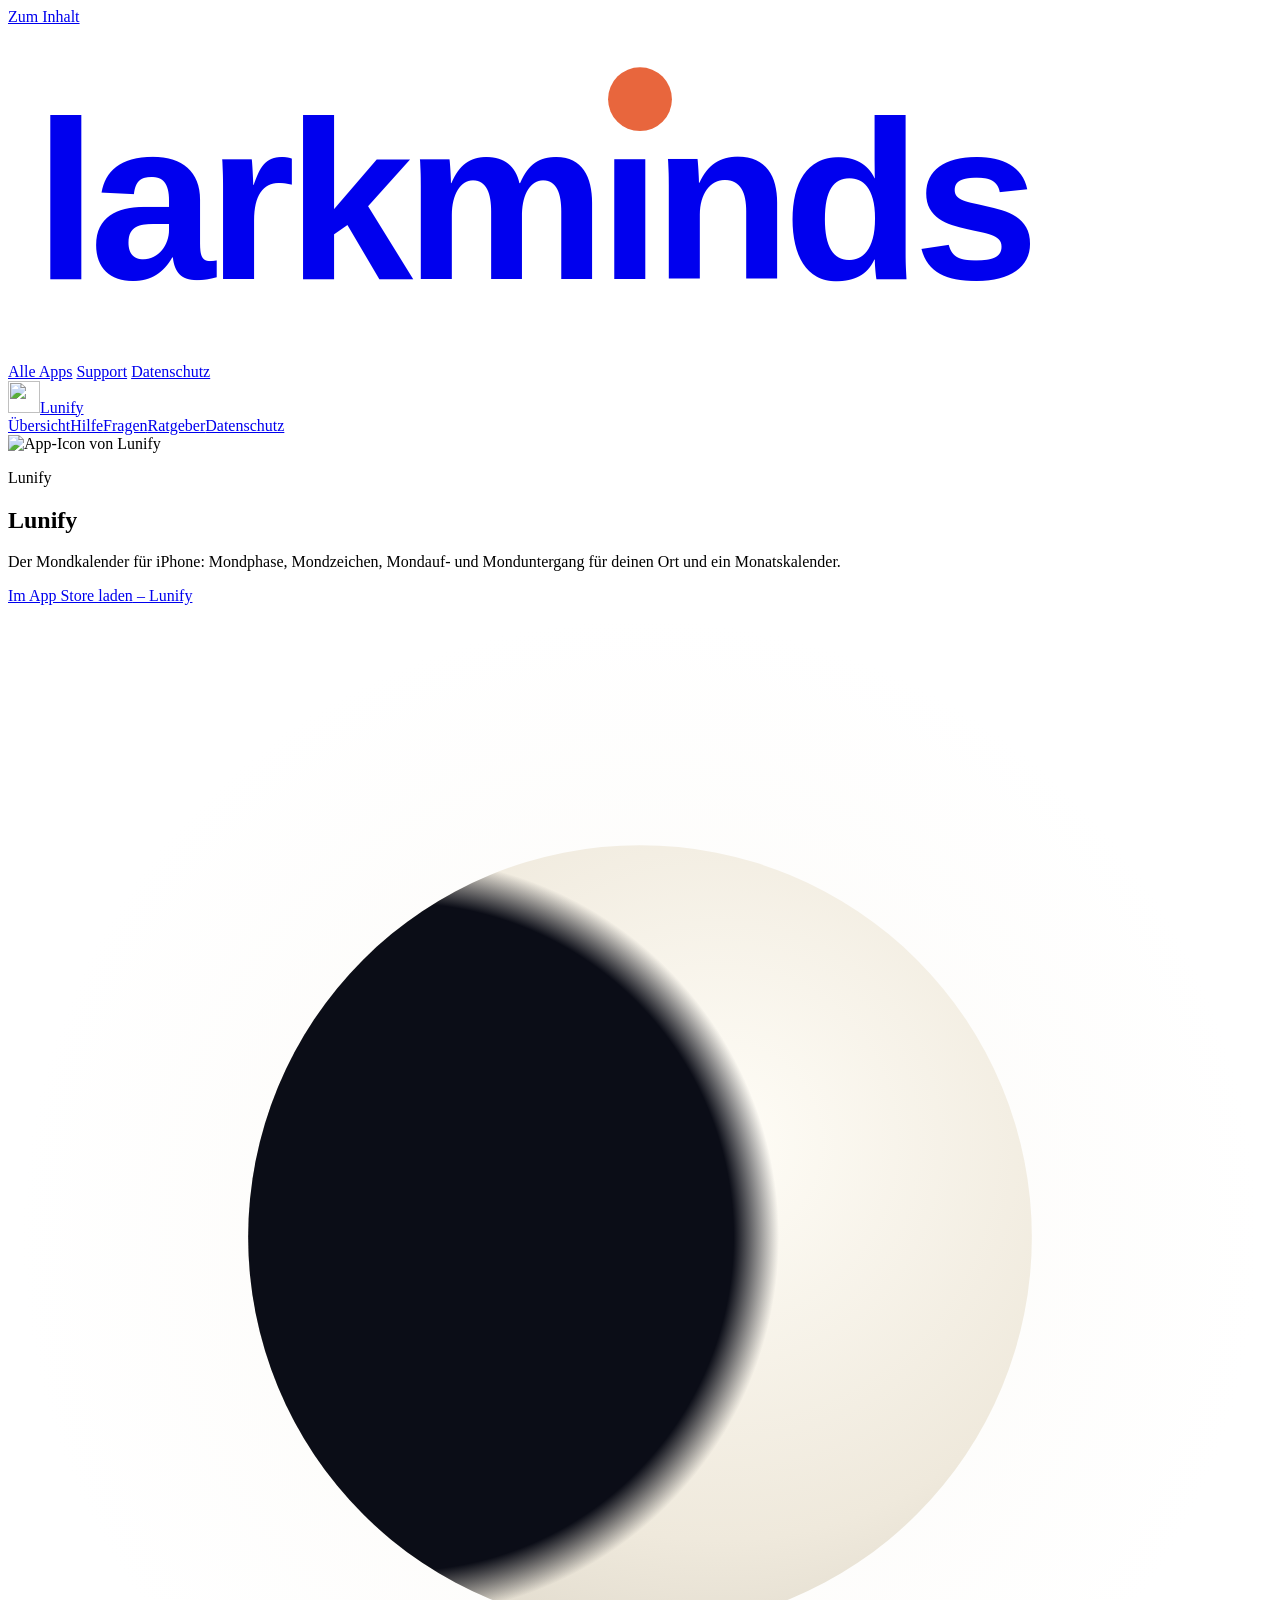
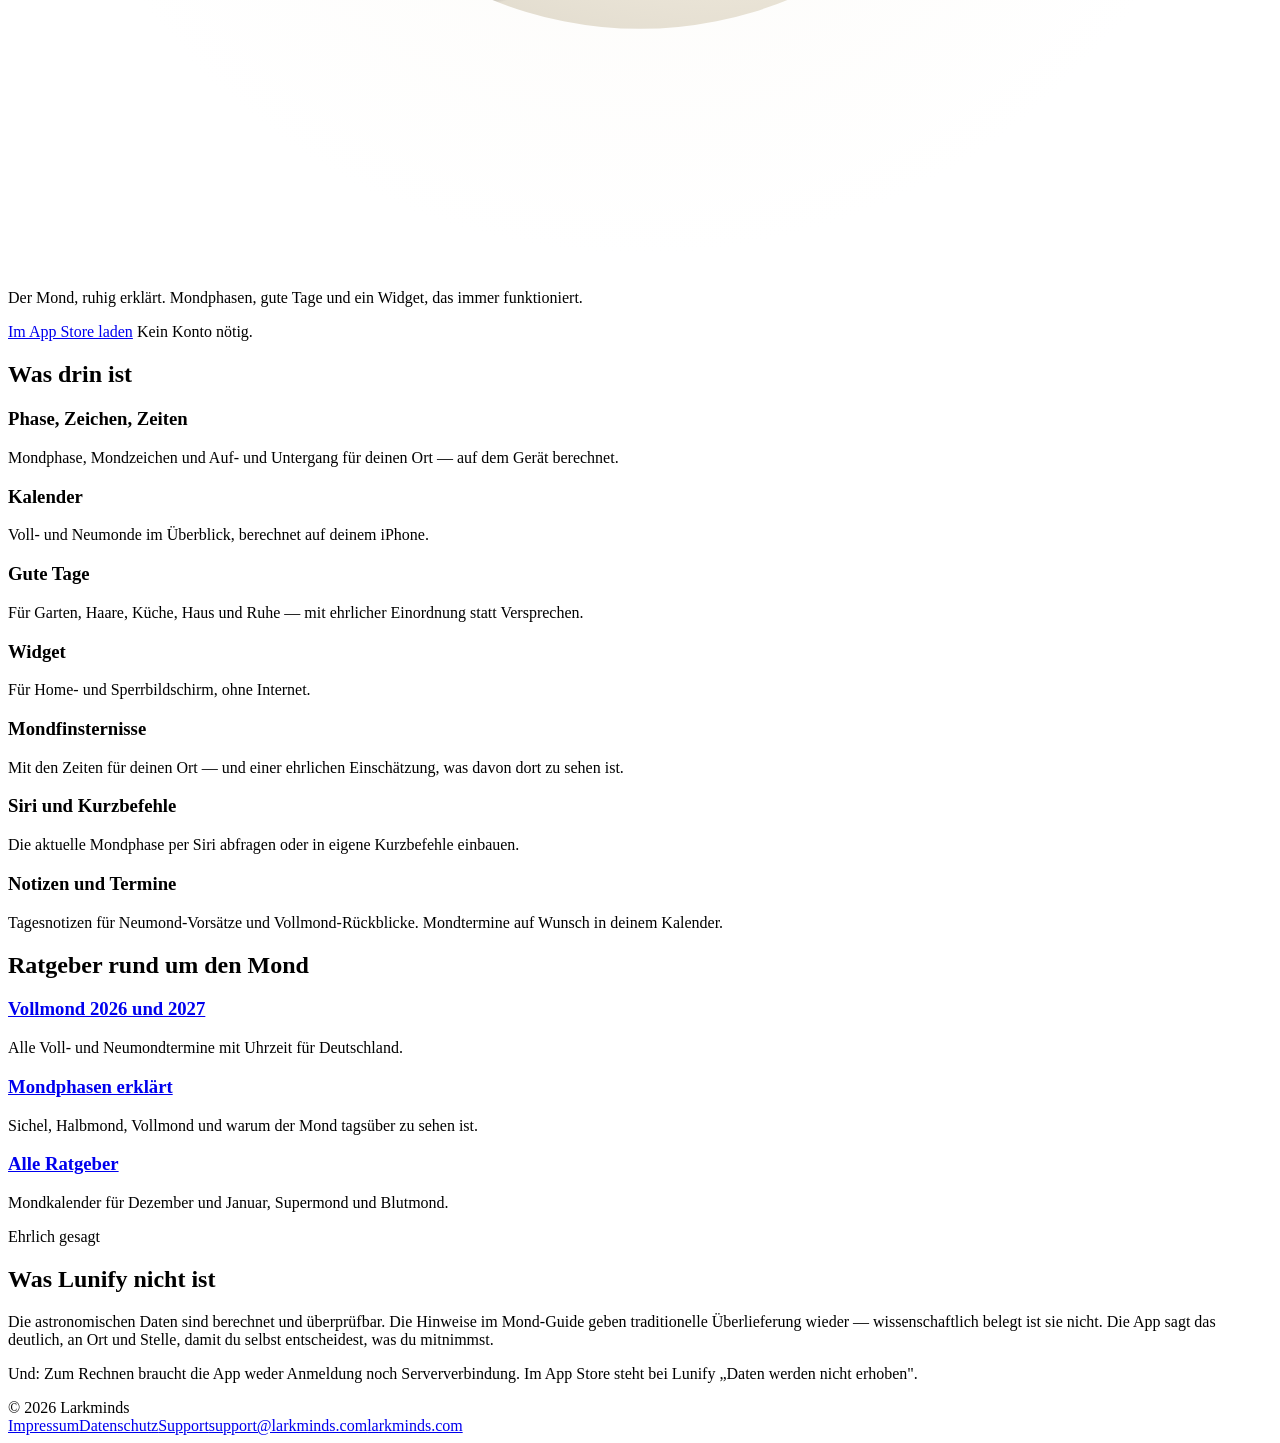
==== commit 9d21de86: "fix: Logo-Punkt über dem ı statt über dem n (Larkminds-Wortmarke, Brandbook L-1) Co-Authored-By: Cla" ====
--- a/index.html
+++ b/index.html
@@ -49,7 +49,7 @@
 <a class="skip" href="#inhalt">Zum Inhalt</a>
 <header class="top">
   <div class="wrap">
-    <a class="logo" href="https://larkminds.com/" aria-label="Larkminds, Startseite"><svg viewBox="0 0 190 50" aria-hidden="true"><text x="4" y="38" font-family="-apple-system, 'SF Pro Display', 'Helvetica Neue', Arial, sans-serif" font-size="34" font-weight="600" letter-spacing="-1.2" fill="currentColor">larkmınds</text><circle cx="106" cy="11" r="4.8" fill="#E8663D"></circle></svg></a>
+    <a class="logo" href="https://larkminds.com/" aria-label="Larkminds, Startseite"><svg viewBox="0 0 190 50" aria-hidden="true"><text x="4" y="38" font-family="-apple-system, 'SF Pro Display', 'Helvetica Neue', Arial, sans-serif" font-size="34" font-weight="600" letter-spacing="-1.2" fill="currentColor">larkmınds</text><circle cx="95" cy="11" r="4.8" fill="#E8663D"></circle></svg></a>
     <nav class="nav" aria-label="Hauptnavigation">
       <a href="/#apps">Alle Apps</a>
       <a href="/mondweiser-web/support.html">Support</a>
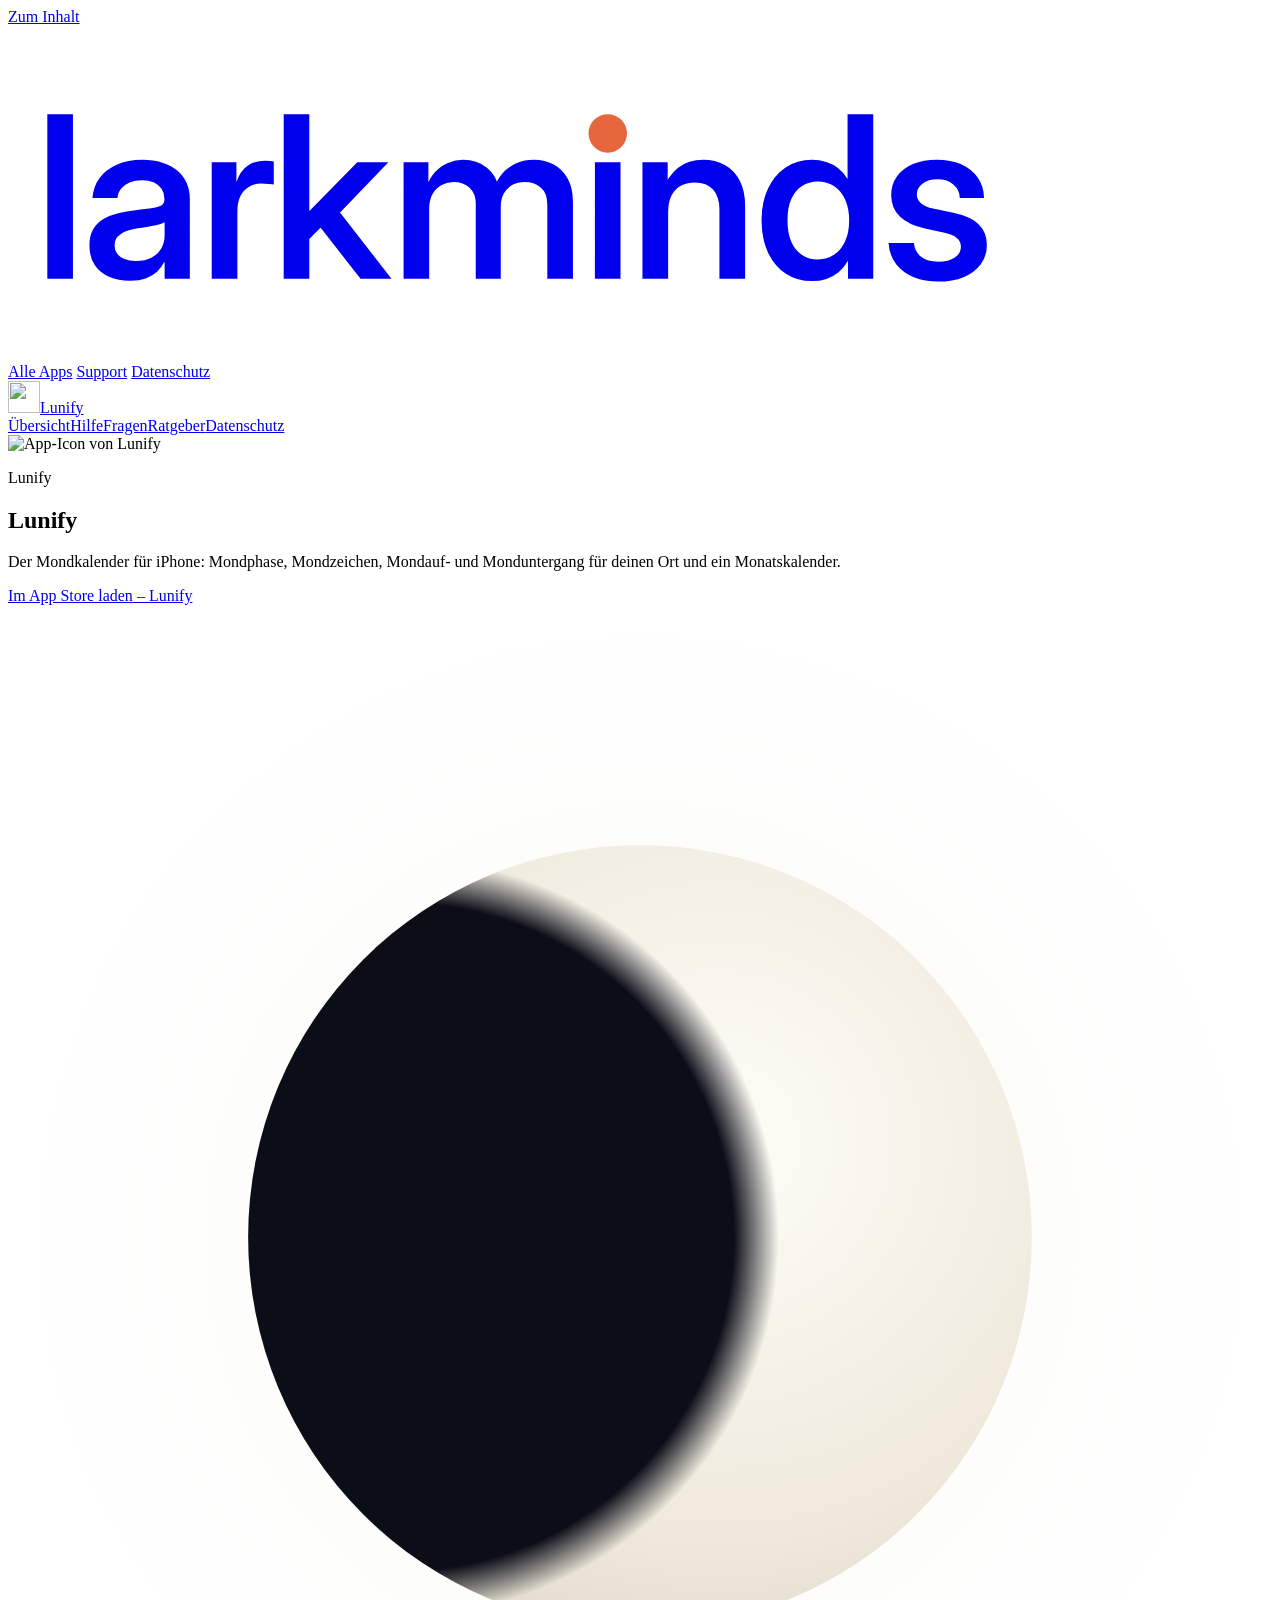
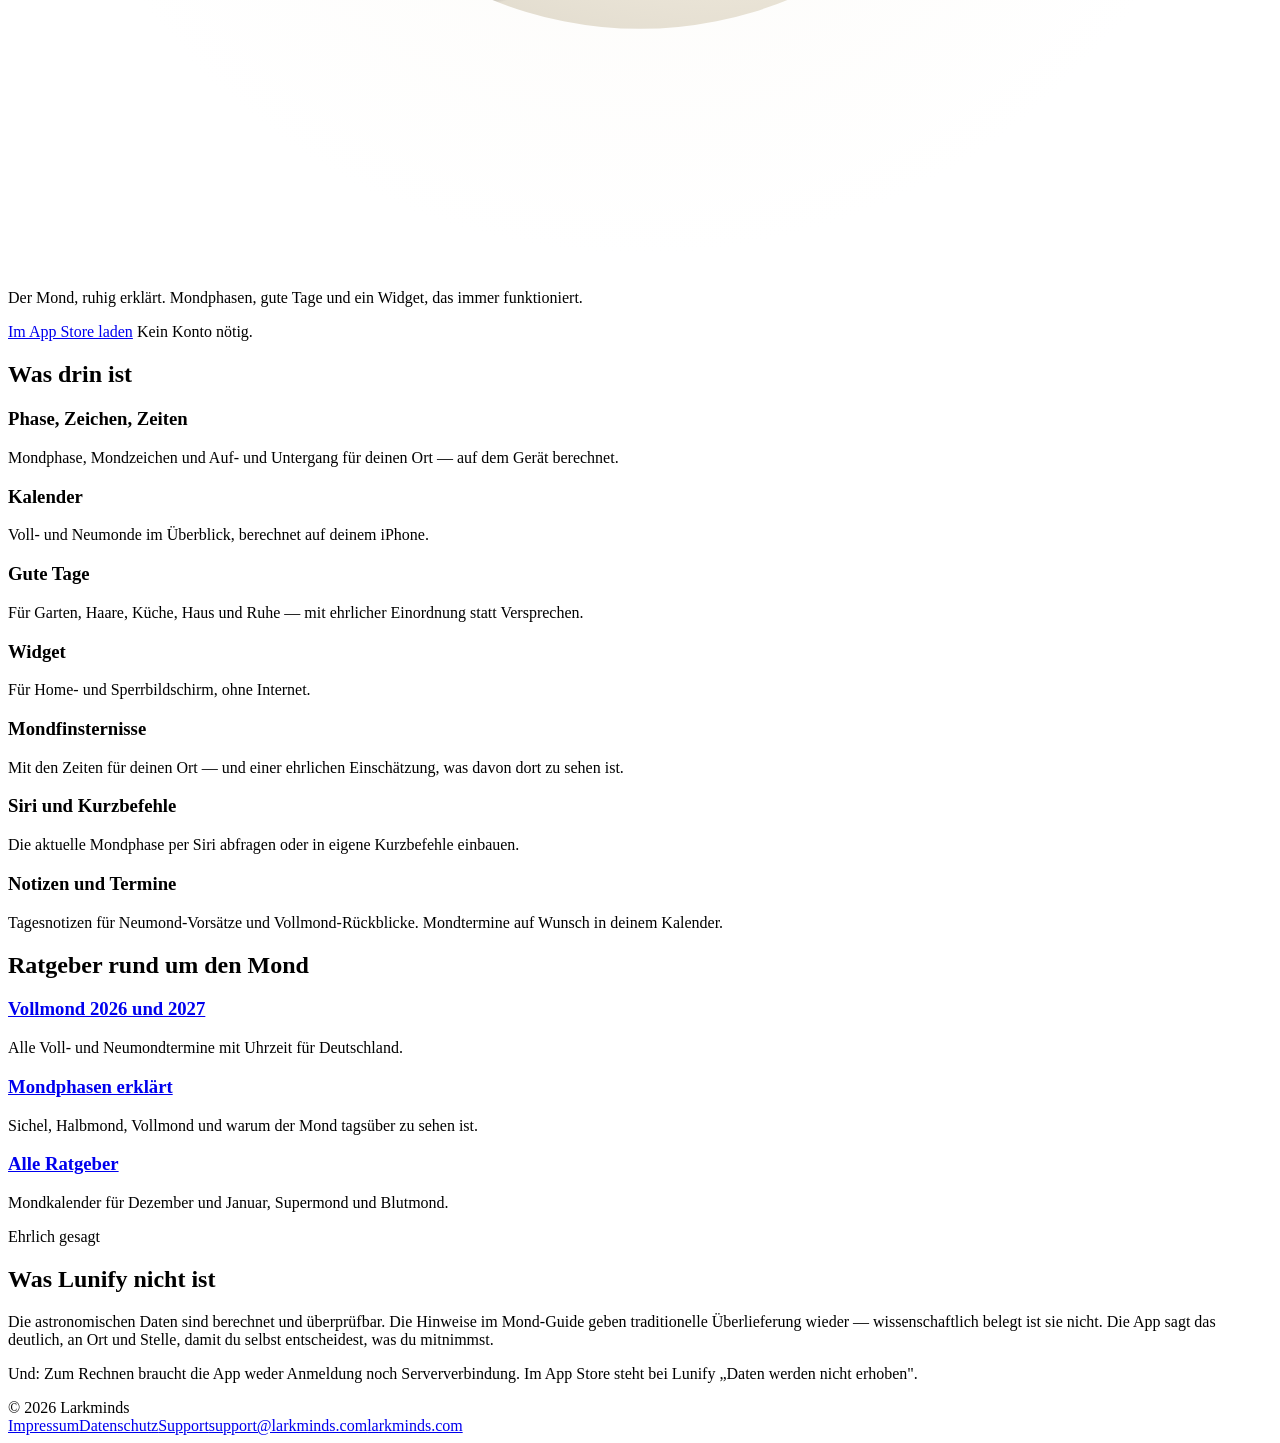
==== commit e4ed19d3: "feat: Wortmarke R1 (Inter Display 550) als Pfade im Kopf Punkt exakt auf der Stammachse des ı, Klein" ====
--- a/index.html
+++ b/index.html
@@ -49,7 +49,7 @@
 <a class="skip" href="#inhalt">Zum Inhalt</a>
 <header class="top">
   <div class="wrap">
-    <a class="logo" href="https://larkminds.com/" aria-label="Larkminds, Startseite"><svg viewBox="0 0 190 50" aria-hidden="true"><text x="4" y="38" font-family="-apple-system, 'SF Pro Display', 'Helvetica Neue', Arial, sans-serif" font-size="34" font-weight="600" letter-spacing="-1.2" fill="currentColor">larkmınds</text><circle cx="95" cy="11" r="4.8" fill="#E8663D"></circle></svg></a>
+    <a class="logo" href="https://larkminds.com/" aria-label="Larkminds, Startseite"><svg viewBox="0 0 190 50" aria-hidden="true"><path fill="currentColor" d="M9.76 13.26V38H5.91V13.26Z M18.31 38.28Q16.55 38.28 15.19 37.69Q13.83 37.1 13.03 35.92Q12.24 34.75 12.24 33Q12.24 31.51 12.8 30.54Q13.36 29.57 14.34 29Q15.31 28.44 16.56 28.14Q17.81 27.84 19.14 27.69Q20.78 27.49 21.74 27.36Q22.69 27.23 23.1 26.95Q23.51 26.68 23.51 26.06V25.93Q23.51 25.12 23.11 24.5Q22.71 23.89 21.96 23.53Q21.2 23.17 20.14 23.17Q19.07 23.17 18.26 23.52Q17.45 23.87 16.97 24.48Q16.5 25.08 16.44 25.86H12.7Q12.8 24.15 13.74 22.87Q14.68 21.58 16.33 20.85Q17.98 20.12 20.22 20.12Q21.88 20.12 23.2 20.54Q24.52 20.95 25.44 21.72Q26.36 22.49 26.84 23.58Q27.33 24.67 27.33 26.01V38H23.54V35.53H23.47Q23.09 36.26 22.44 36.89Q21.78 37.52 20.78 37.9Q19.77 38.28 18.31 38.28ZM19.17 35.33Q20.64 35.33 21.61 34.8Q22.58 34.26 23.06 33.39Q23.54 32.52 23.54 31.48V29.5Q23.34 29.63 22.95 29.75Q22.56 29.87 22.01 29.98Q21.45 30.1 20.81 30.2Q20.17 30.3 19.49 30.4Q18.58 30.53 17.78 30.83Q16.98 31.13 16.5 31.65Q16.02 32.17 16.02 33.02Q16.02 33.73 16.41 34.25Q16.8 34.76 17.51 35.04Q18.21 35.33 19.17 35.33Z M30.62 38V20.47H34.33V23.34H34.39Q34.87 21.86 35.91 21.07Q36.95 20.27 38.63 20.27Q39.04 20.27 39.38 20.29Q39.72 20.32 39.95 20.35V23.84Q39.74 23.81 39.2 23.75Q38.66 23.69 38.05 23.69Q37.05 23.69 36.24 24.15Q35.44 24.6 34.96 25.52Q34.48 26.45 34.48 27.86V38Z M44.98 32.32V27.77H45.34L52.5 20.47H57.18L48.94 29.04H48.25ZM41.44 38V13.26H45.29V38ZM52.99 38 46.65 29.88 49.26 27.19 57.64 38Z M59.46 38V20.47H63.19V24.24H62.88Q63.36 22.86 64.2 21.95Q65.04 21.03 66.13 20.58Q67.23 20.12 68.46 20.12Q70.48 20.12 71.94 21.28Q73.4 22.44 73.73 24.24H73.17Q73.54 23.03 74.37 22.1Q75.2 21.17 76.4 20.64Q77.6 20.12 79.06 20.12Q80.71 20.12 82.04 20.83Q83.36 21.55 84.14 22.96Q84.92 24.37 84.92 26.45V38H81.07V26.89Q81.07 25.08 80.07 24.26Q79.06 23.44 77.69 23.44Q76.57 23.44 75.76 23.91Q74.95 24.39 74.51 25.22Q74.07 26.05 74.07 27.14V38H70.31V26.68Q70.31 25.2 69.38 24.32Q68.44 23.44 66.99 23.44Q66.01 23.44 65.18 23.9Q64.34 24.35 63.82 25.26Q63.31 26.16 63.31 27.47V38Z M88.22 38V20.47H92.07V38Z M99.23 28.01V38H95.37V20.47H99.16V24.87H98.35Q99.19 22.53 100.73 21.32Q102.26 20.12 104.5 20.12Q106.33 20.12 107.75 20.91Q109.17 21.7 109.98 23.24Q110.8 24.79 110.8 27.06V38H106.94V27.61Q106.94 25.6 105.98 24.56Q105.02 23.52 103.26 23.52Q102.11 23.52 101.2 23.99Q100.29 24.45 99.76 25.44Q99.23 26.43 99.23 28.01Z M120.86 38.35Q118.58 38.35 116.87 37.2Q115.16 36.06 114.22 34Q113.27 31.94 113.27 29.22Q113.27 26.53 114.23 24.47Q115.18 22.41 116.89 21.27Q118.6 20.12 120.84 20.12Q121.99 20.12 122.99 20.44Q124 20.75 124.8 21.38Q125.61 22.01 126.17 22.98H126.2V13.26H130.06V38H126.27V35.33H126.24Q125.67 36.34 124.85 37.01Q124.03 37.68 123.02 38.02Q122.02 38.35 120.86 38.35ZM121.72 35.09Q123.15 35.09 124.21 34.36Q125.27 33.63 125.85 32.31Q126.44 30.99 126.44 29.22Q126.44 27.44 125.85 26.13Q125.27 24.82 124.21 24.09Q123.15 23.36 121.72 23.36Q120.38 23.36 119.35 24.04Q118.32 24.72 117.74 26.02Q117.17 27.33 117.17 29.22Q117.17 31.11 117.74 32.42Q118.32 33.73 119.35 34.41Q120.38 35.09 121.72 35.09Z M139.88 38.42Q137.81 38.42 136.17 37.76Q134.52 37.1 133.51 35.81Q132.5 34.51 132.36 32.62H136.17Q136.32 33.97 137.25 34.7Q138.17 35.44 139.82 35.44Q141.41 35.44 142.33 34.8Q143.24 34.17 143.24 33.19Q143.24 32.34 142.57 31.82Q141.91 31.31 140.78 31.08L137.84 30.45Q135.35 29.9 134.06 28.64Q132.76 27.38 132.76 25.4Q132.76 23.82 133.62 22.63Q134.47 21.43 136.02 20.76Q137.58 20.09 139.65 20.09Q141.71 20.09 143.28 20.79Q144.85 21.5 145.76 22.79Q146.67 24.09 146.72 25.86H143.07Q143.06 24.65 142.14 23.85Q141.23 23.04 139.74 23.04Q138.29 23.04 137.45 23.7Q136.61 24.35 136.61 25.3Q136.61 26.15 137.26 26.67Q137.91 27.19 139.04 27.44L142.11 28.09Q144.7 28.65 145.92 29.83Q147.14 31.01 147.14 32.92Q147.14 34.61 146.2 35.85Q145.26 37.09 143.63 37.75Q141.99 38.42 139.88 38.42Z"/><circle cx="90.15" cy="16.15" r="2.89" fill="#E8663D"/></svg></a>
     <nav class="nav" aria-label="Hauptnavigation">
       <a href="/#apps">Alle Apps</a>
       <a href="/mondweiser-web/support.html">Support</a>
